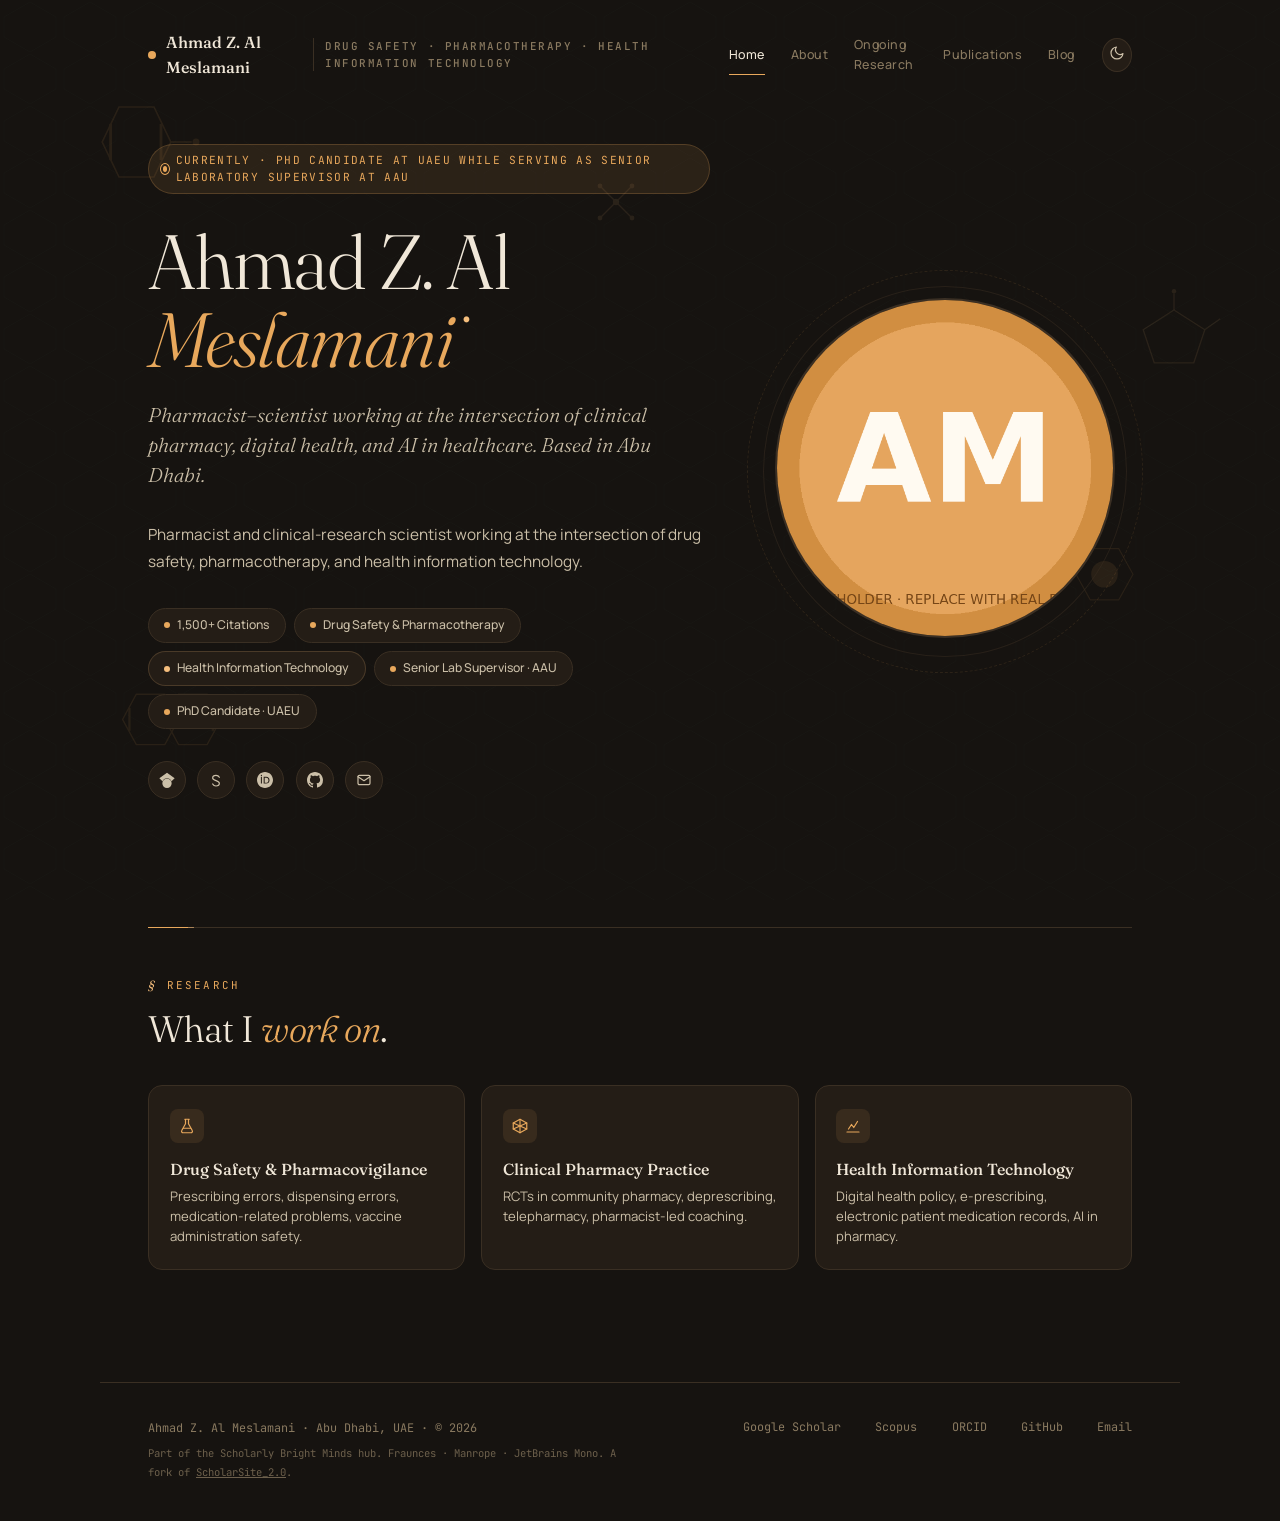
==== index.html @ 8326e4ed "Initial site: Ahmad Z. Al Meslamani Personal site for the SBM hub with the shared Lab-Notebook Eleva" ====
<!DOCTYPE html>
<html lang="en">
<head>
<meta charset="UTF-8">
<meta name="viewport" content="width=device-width, initial-scale=1.0">
<meta name="description" content="Ahmad Z. Al Meslamani · Drug Safety &amp; Pharmacotherapy · Researcher &amp; Data Analyst">
<title>Ahmad Z. Al Meslamani · Drug Safety &amp; Pharmacotherapy</title>

<link rel="icon" href="images/profile.png" type="image/png">
<link rel="apple-touch-icon" href="images/profile.png">

<!-- Fonts -->
<link rel="preconnect" href="https://fonts.googleapis.com">
<link rel="preconnect" href="https://fonts.gstatic.com" crossorigin>
<link href="https://fonts.googleapis.com/css2?family=Fraunces:ital,opsz,wght@0,9..144,300;0,9..144,400;0,9..144,500;0,9..144,600;1,9..144,300;1,9..144,400&family=Manrope:wght@300;400;500;600&family=JetBrains+Mono:wght@300;400;500&display=swap" rel="stylesheet">

<!-- Theme config (must load BEFORE styles so CSS vars are set) -->
<script src="theme.config.js"></script>

<!-- Styles -->
<link rel="stylesheet" href="styles.css">

<style>
    /* ── home-specific polish only ── */
    .home-pillars {
        display: grid;
        grid-template-columns: repeat(3, 1fr);
        gap: 1rem;
        margin-top: 2rem;
    }
    .hp-card {
        background: var(--card);
        border: 1px solid var(--border);
        border-radius: var(--radius);
        padding: 1.4rem 1.3rem;
        transition: all .3s var(--ease);
    }
    .hp-card:hover {
        transform: translateY(-2px);
        border-color: var(--accent);
        box-shadow: var(--shadow-card);
    }
    .hp-icon {
        width: 34px; height: 34px;
        border-radius: 8px;
        background: var(--accent-bg);
        display: grid;
        place-items: center;
        color: var(--accent);
        margin-bottom: 0.9rem;
    }
    .hp-icon svg { width: 18px; height: 18px; }
    .hp-title {
        font-family: var(--display);
        font-size: 1rem;
        font-weight: 500;
        margin-bottom: 0.35rem;
        color: var(--text);
    }
    .hp-desc {
        font-size: 0.82rem;
        color: var(--text-soft);
        line-height: 1.5;
    }
    @media (max-width: 760px) {
        .home-pillars { grid-template-columns: 1fr; }
    }
</style>
</head>
<body>

<!-- ═══ MOLECULAR BACKGROUND (subtle) ═══ -->
<div class="mol-bg" aria-hidden="true">
    <svg class="mol-1" viewBox="0 0 100 100">
        <polygon points="30,25 55,25 67,50 55,75 30,75 18,50"/>
        <line x1="67" y1="50" x2="82" y2="50"/>
        <circle cx="85" cy="50" r="2.5"/>
        <line x1="24" y1="37" x2="24" y2="63" stroke-width="2"/>
        <line x1="60" y1="37" x2="60" y2="63" stroke-width="2"/>
    </svg>
    <svg class="mol-2 amber" viewBox="0 0 100 100">
        <polygon points="50,20 78,38 68,68 32,68 22,38"/>
        <line x1="50" y1="20" x2="50" y2="5"/>
        <circle cx="50" cy="3" r="2"/>
        <line x1="78" y1="38" x2="92" y2="28"/>
    </svg>
    <svg class="mol-3" viewBox="0 0 140 100">
        <polygon points="30,30 55,30 67,52 55,74 30,74 18,52"/>
        <polygon points="67,30 92,30 104,52 92,74 67,74 55,52"/>
        <line x1="104" y1="52" x2="120" y2="52"/>
        <circle cx="123" cy="52" r="2.5"/>
        <line x1="24" y1="42" x2="24" y2="62" stroke-width="2"/>
        <line x1="97" y1="42" x2="97" y2="62" stroke-width="2"/>
    </svg>
    <svg class="mol-4" viewBox="0 0 100 100">
        <polygon points="35,28 65,28 80,55 65,82 35,82 20,55"/>
        <circle cx="50" cy="55" r="14" fill="none" stroke-dasharray="2 3"/>
    </svg>
    <svg class="mol-5 amber" viewBox="0 0 100 100">
        <line x1="50" y1="50" x2="30" y2="30" stroke-width="1.5"/>
        <line x1="50" y1="50" x2="70" y2="30" stroke-width="1.5"/>
        <line x1="50" y1="50" x2="30" y2="70" stroke-width="1.5"/>
        <line x1="50" y1="50" x2="70" y2="70" stroke-width="1.5"/>
        <circle cx="30" cy="30" r="3"/>
        <circle cx="70" cy="30" r="3"/>
        <circle cx="30" cy="70" r="3"/>
        <circle cx="70" cy="70" r="3"/>
        <circle cx="50" cy="50" r="4"/>
    </svg>
</div>

<!-- Nav rendered by scripts.js based on config -->
<nav class="nav" data-page="home"></nav>

<main>
    <!-- ═══ HERO ═══ -->
    <section class="hero">
        <div class="hero-text">
            <span class="hero-status">
                <span class="live-dot"></span>
                <span data-bind="statusText">Currently · exploring</span>
            </span>
            <h1 data-bind="heading"></h1>
            <p class="hero-tagline" data-bind="tagline"></p>
            <p class="hero-bio" data-bind="bio"></p>
            <div class="chips" data-bind="chips"></div>
            <div class="social-links" data-bind="social"></div>
        </div>
        <div class="hero-image">
            <img data-bind="photo" alt="Profile">
        </div>
    </section>

    <hr class="rule">

    <!-- ═══ RESEARCH PILLARS PREVIEW ═══ -->
    <section class="reveal">
        <p class="sec-kicker">Research</p>
        <h2 class="sec-title">What I <em>work on</em>.</h2>
        <div class="home-pillars" data-bind="pillars"></div>
    </section>
</main>

<footer data-bind="footer"></footer>

<script src="scripts.js"></script>
</body>
</html>
---- styles.css ----
/* ═══════════════════════════════════════════════════════════════════
   ScholarlyBrightMinds · Shared visual system
   All palette values are injected by theme.config.js at runtime.
   Do not hard-code colors here — use the --var names.
   ═══════════════════════════════════════════════════════════════════ */

:root {
    --display: 'Fraunces', Georgia, serif;
    --body:    'Manrope', -apple-system, BlinkMacSystemFont, sans-serif;
    --mono:    'JetBrains Mono', ui-monospace, monospace;
    --ease:    cubic-bezier(0.22, 0.61, 0.36, 1);

    --container-max: 1080px;
    --radius:        14px;
    --radius-s:      8px;

    /* These have default values here but are overwritten by theme.config.js */
    --bg: #0d1411; --bg-soft: #131a17; --bg-deep: #080d0b;
    --card: #182220; --card-soft: #141d1a;
    --text: #ebe4d0; --text-soft: #b5ad98; --muted: #6e685c;
    --border: #253029; --border-s: #1d2522;
    --accent: #6fab98; --accent-d: #93c8b4;
    --accent-bg: rgba(111,171,152,0.10); --accent-glow: rgba(111,171,152,0.20);
    --amber: #d4a668; --amber-bg: rgba(212,166,104,0.10); --amber-glow: rgba(212,166,104,0.18);

    --shadow-card:  0 20px 40px -24px rgba(0,0,0,0.55);
    --shadow-modal: 0 30px 80px -20px rgba(0,0,0,0.65);
    --mol-opacity:  0.09;
    --grid-opacity: 0.05;
    --overlay:      rgba(5,9,7,0.7);
}
:root[data-theme="light"] {
    --shadow-card:  0 18px 40px -24px rgba(45,55,50,0.18);
    --shadow-modal: 0 30px 80px -20px rgba(40,45,40,0.25);
    --mol-opacity:  0.06;
    --grid-opacity: 0.035;
    --overlay:      rgba(42,41,37,0.45);
}

*, *::before, *::after { margin: 0; padding: 0; box-sizing: border-box; }
html { scroll-behavior: smooth; }

body {
    font-family: var(--body);
    font-weight: 400;
    line-height: 1.55;
    background: var(--bg);
    color: var(--text);
    overflow-x: hidden;
    position: relative;
    min-height: 100vh;
    transition: background-color .6s var(--ease), color .4s var(--ease);
}

/* ─── Subtle hex grid texture (global) ─── */
body::before {
    content: '';
    position: fixed;
    inset: 0;
    background-image: url("data:image/svg+xml;utf8,<svg xmlns='http://www.w3.org/2000/svg' viewBox='0 0 60 52' fill='none' stroke='%236fab98' stroke-width='0.5'><polygon points='30,2 56,17 56,37 30,52 4,37 4,17'/></svg>");
    background-size: 60px 52px;
    opacity: var(--grid-opacity);
    pointer-events: none;
    z-index: 0;
    transition: opacity .6s var(--ease);
}

/* ─── Floating molecular structures (fixed, subtle) ─── */
.mol-bg {
    position: fixed;
    inset: 0;
    pointer-events: none;
    z-index: 0;
    overflow: hidden;
}
.mol-bg svg {
    position: absolute;
    opacity: var(--mol-opacity);
    stroke: var(--accent);
    fill: none;
    stroke-width: 1.2;
    transition: opacity .6s var(--ease);
}
.mol-bg svg circle { fill: var(--accent); stroke: none; }
.mol-bg svg.amber  { stroke: var(--amber); }
.mol-bg svg.amber circle { fill: var(--amber); }

.mol-1 { top: 8%;    left: 6%;   width: 140px; animation: drift1 52s ease-in-out infinite; }
.mol-2 { top: 32%;   right: 4%;  width: 110px; animation: drift2 68s ease-in-out infinite; }
.mol-3 { bottom: 14%; left: 8%;  width: 160px; animation: drift3 58s ease-in-out infinite; }
.mol-4 { top: 58%;   right: 10%; width: 95px;  animation: drift4 74s ease-in-out infinite; }
.mol-5 { top: 18%;   left: 45%;  width: 80px;  animation: drift5 62s ease-in-out infinite; }

@keyframes drift1 { 0%,100%{transform:translate(0,0) rotate(0)} 50%{transform:translate(28px,18px) rotate(14deg)} }
@keyframes drift2 { 0%,100%{transform:translate(0,0) rotate(0)} 50%{transform:translate(-22px,24px) rotate(-12deg)} }
@keyframes drift3 { 0%,100%{transform:translate(0,0) rotate(0)} 50%{transform:translate(20px,-16px) rotate(10deg)} }
@keyframes drift4 { 0%,100%{transform:translate(0,0) rotate(0)} 50%{transform:translate(-18px,-22px) rotate(-8deg)} }
@keyframes drift5 { 0%,100%{transform:translate(0,0) rotate(0)} 50%{transform:translate(15px,20px) rotate(18deg)} }

/* Everything above the background */
.header, main, footer, .nav { position: relative; z-index: 2; }

/* Scrollbar */
::-webkit-scrollbar { width: 8px; }
::-webkit-scrollbar-track { background: var(--bg); }
::-webkit-scrollbar-thumb { background: var(--border); border-radius: 4px; }
::-webkit-scrollbar-thumb:hover { background: var(--muted); }

/* ═══════════════════════════════════════════════════════════════════
   NAV (shared across all pages)
   ═══════════════════════════════════════════════════════════════════ */
.nav {
    max-width: var(--container-max);
    margin: 0 auto;
    padding: 1.8rem 3rem 0;
    display: flex;
    justify-content: space-between;
    align-items: center;
    gap: 2rem;
}
.brand {
    font-family: var(--display);
    font-size: 1rem;
    font-weight: 500;
    letter-spacing: 0.005em;
    display: inline-flex;
    align-items: center;
    gap: 0.6rem;
    color: var(--text);
    text-decoration: none;
}
.brand-dot {
    width: 8px; height: 8px;
    border-radius: 50%;
    background: var(--accent);
    position: relative;
    flex-shrink: 0;
}
.brand-dot::after {
    content: '';
    position: absolute; inset: -4px;
    border-radius: 50%;
    border: 1px solid var(--accent);
    opacity: 0;
    animation: pulse 3s ease-out infinite;
}
@keyframes pulse {
    0%   { transform: scale(0.8); opacity: 0.7; }
    70%  { transform: scale(1.8); opacity: 0;   }
    100% { opacity: 0; }
}
.brand-meta {
    font-family: var(--mono);
    font-size: 0.68rem;
    letter-spacing: 0.14em;
    text-transform: uppercase;
    color: var(--muted);
    padding-left: 0.7rem;
    margin-left: 0.4rem;
    border-left: 1px solid var(--border);
}

.nav-right {
    display: flex;
    align-items: center;
    gap: 1.6rem;
}
.nav-menu {
    display: flex;
    gap: 1.4rem;
    align-items: center;
}
.nav-item {
    font-family: var(--body);
    font-size: 0.78rem;
    font-weight: 500;
    letter-spacing: 0.04em;
    color: var(--muted);
    text-decoration: none;
    padding: 0.4rem 0.1rem;
    transition: color .2s;
    position: relative;
}
.nav-item:hover { color: var(--accent); }
.nav-item.active {
    color: var(--text);
}
.nav-item.active::after {
    content: '';
    position: absolute;
    bottom: -4px;
    left: 0.1rem;
    right: 0.1rem;
    height: 1px;
    background: var(--accent);
}

.theme-toggle {
    width: 34px; height: 34px;
    border-radius: 50%;
    border: 1px solid var(--border);
    background: var(--card);
    cursor: pointer;
    display: grid;
    place-items: center;
    color: var(--text-soft);
    transition: all .3s var(--ease);
    padding: 0;
}
.theme-toggle:hover {
    border-color: var(--accent);
    color: var(--accent);
    transform: rotate(15deg);
}
.theme-toggle svg { width: 16px; height: 16px; }
.theme-toggle .icon-moon { display: none; }
:root[data-theme="dark"] .theme-toggle .icon-sun  { display: none; }
:root[data-theme="dark"] .theme-toggle .icon-moon { display: block; }

/* Hamburger (mobile) */
.hamburger {
    display: none;
    cursor: pointer;
    width: 28px;
    flex-direction: column;
    gap: 5px;
}
.hamburger .bar {
    height: 1.5px;
    background: var(--text);
    border-radius: 2px;
    transition: transform .3s var(--ease), opacity .3s;
}
.hamburger.active .bar:nth-child(1) { transform: translateY(6px) rotate(45deg); }
.hamburger.active .bar:nth-child(2) { opacity: 0; }
.hamburger.active .bar:nth-child(3) { transform: translateY(-7px) rotate(-45deg); }

/* ═══════════════════════════════════════════════════════════════════
   MAIN CONTAINER
   ═══════════════════════════════════════════════════════════════════ */
main {
    max-width: var(--container-max);
    margin: 0 auto;
    padding: 0 3rem 4rem;
}
.container {
    max-width: var(--container-max);
    margin: 0 auto;
    padding: 0 3rem;
}

/* ═══════════════════════════════════════════════════════════════════
   HERO (home page)
   ═══════════════════════════════════════════════════════════════════ */
.hero {
    padding: 4rem 0 3.5rem;
    display: grid;
    grid-template-columns: 1.5fr 1fr;
    gap: 3rem;
    align-items: center;
}
.hero-text { min-width: 0; }
.hero-status {
    display: inline-flex;
    align-items: center;
    gap: 0.55rem;
    font-family: var(--mono);
    font-size: 0.7rem;
    letter-spacing: 0.12em;
    text-transform: uppercase;
    color: var(--accent);
    background: var(--accent-bg);
    border: 1px solid var(--accent-glow);
    padding: 0.4rem 0.85rem;
    border-radius: 2rem;
    margin-bottom: 1.8rem;
}
.hero-status .live-dot {
    width: 6px; height: 6px;
    border-radius: 50%;
    background: var(--accent);
    position: relative;
}
.hero-status .live-dot::after {
    content: '';
    position: absolute; inset: -3px;
    border-radius: 50%;
    border: 1px solid var(--accent);
    animation: pulse 2.4s ease-out infinite;
}
.hero-meta {
    font-family: var(--mono);
    font-size: 0.72rem;
    letter-spacing: 0.16em;
    text-transform: uppercase;
    color: var(--muted);
    margin-bottom: 1.4rem;
}
.hero-meta::before {
    content: '';
    display: inline-block;
    width: 22px; height: 1px;
    background: var(--accent);
    vertical-align: middle;
    margin-right: 0.7rem;
    transform: translateY(-2px);
}
.hero h1 {
    font-family: var(--display);
    font-size: clamp(2.8rem, 6.5vw, 4.8rem);
    font-weight: 300;
    line-height: 1.02;
    letter-spacing: -0.02em;
    margin-bottom: 1.3rem;
    color: var(--text);
}
.hero h1 em {
    font-style: italic;
    font-weight: 300;
    color: var(--accent);
    position: relative;
}
.hero h1 em::after {
    content: '·';
    color: var(--amber);
    position: absolute;
    right: -0.3em; top: -0.1em;
    font-style: normal;
    font-size: 0.7em;
}
.hero-tagline {
    font-family: var(--display);
    font-size: clamp(1.05rem, 1.6vw, 1.25rem);
    font-style: italic;
    font-weight: 300;
    color: var(--text-soft);
    line-height: 1.5;
    max-width: 540px;
    margin-bottom: 2rem;
}
.hero-bio {
    color: var(--text-soft);
    font-size: 0.96rem;
    line-height: 1.75;
    max-width: 560px;
    margin-bottom: 2rem;
}
.hero-bio a { color: var(--accent); text-decoration: none; border-bottom: 1px dotted var(--accent-glow); }
.hero-bio a:hover { color: var(--accent-d); }

/* Profile image side of hero */
.hero-image {
    position: relative;
    aspect-ratio: 1 / 1;
    max-width: 340px;
    margin: 0 auto;
}
.hero-image::before {
    content: '';
    position: absolute;
    inset: -12px;
    border: 1px solid var(--border);
    border-radius: 50%;
    opacity: 0.5;
}
.hero-image::after {
    content: '';
    position: absolute;
    inset: -28px;
    border: 1px dashed var(--accent-glow);
    border-radius: 50%;
    opacity: 0.5;
    animation: spinSlow 90s linear infinite;
}
@keyframes spinSlow { to { transform: rotate(360deg); } }
.hero-image img {
    width: 100%;
    height: 100%;
    object-fit: cover;
    border-radius: 50%;
    border: 2px solid var(--border);
    filter: saturate(0.95);
}

/* Hero chips */
.chips {
    display: flex;
    flex-wrap: wrap;
    gap: 0.5rem;
    margin-bottom: 2rem;
}
.chip {
    display: inline-flex;
    align-items: center;
    gap: 0.45rem;
    background: var(--card);
    border: 1px solid var(--border);
    border-radius: 2rem;
    padding: 0.45rem 0.95rem;
    font-size: 0.76rem;
    color: var(--text-soft);
    font-weight: 500;
    transition: all .25s var(--ease);
}
.chip:hover {
    transform: translateY(-1px);
    border-color: var(--accent);
    color: var(--text);
}
.chip .dot {
    width: 6px; height: 6px;
    border-radius: 50%;
    background: var(--accent);
    flex-shrink: 0;
}
.chip.gold .dot { background: var(--amber); }
.chip.gold     { border-color: var(--amber-glow); }

/* Social row */
.social-links {
    display: flex;
    gap: 0.7rem;
    flex-wrap: wrap;
}
.social-icon {
    width: 38px; height: 38px;
    border-radius: 50%;
    background: var(--card);
    border: 1px solid var(--border);
    display: grid;
    place-items: center;
    transition: all .25s var(--ease);
    color: var(--text-soft);
    text-decoration: none;
}
.social-icon:hover {
    border-color: var(--accent);
    color: var(--accent);
    transform: translateY(-2px);
}
.social-icon svg {
    width: 16px; height: 16px;
}

/* ═══════════════════════════════════════════════════════════════════
   SECTION STRUCTURE (shared across pages)
   ═══════════════════════════════════════════════════════════════════ */
.rule {
    border: none;
    height: 1px;
    background: var(--border);
    margin: 4.5rem 0 3rem;
    position: relative;
}
.rule::before {
    content: '';
    display: block;
    width: 40px;
    height: 1px;
    background: var(--accent);
}
.rule::after {
    content: '';
    position: absolute;
    left: 40px; top: -3px;
    width: 6px; height: 6px;
    border-radius: 50%;
    background: var(--amber);
    opacity: 0.6;
}

.sec-kicker {
    font-family: var(--mono);
    font-size: 0.68rem;
    letter-spacing: 0.2em;
    text-transform: uppercase;
    color: var(--accent);
    margin-bottom: 0.8rem;
    display: flex;
    align-items: center;
    gap: 0.6rem;
}
.sec-kicker::before {
    content: '§';
    font-family: var(--display);
    font-style: italic;
    color: var(--amber);
    font-size: 1.1em;
}
.sec-title {
    font-family: var(--display);
    font-size: clamp(1.8rem, 3.4vw, 2.3rem);
    font-weight: 300;
    line-height: 1.15;
    letter-spacing: -0.015em;
    margin-bottom: 2.2rem;
    color: var(--text);
}
.sec-title em {
    font-style: italic;
    color: var(--accent);
}

/* Sub-page hero (used on about/projects/pubs/blog) */
.sub-hero {
    padding: 4rem 0 2rem;
}
.sub-hero h1 {
    font-family: var(--display);
    font-size: clamp(2.4rem, 5vw, 3.6rem);
    font-weight: 300;
    line-height: 1.05;
    letter-spacing: -0.02em;
    color: var(--text);
    margin-bottom: 0.5rem;
}
.sub-hero h1 em { font-style: italic; color: var(--accent); }
.sub-hero .sub-meta {
    font-family: var(--mono);
    font-size: 0.72rem;
    letter-spacing: 0.16em;
    text-transform: uppercase;
    color: var(--muted);
}

/* ═══════════════════════════════════════════════════════════════════
   FOOTER (shared)
   ═══════════════════════════════════════════════════════════════════ */
footer {
    max-width: var(--container-max);
    margin: 3rem auto 0;
    padding: 2.2rem 3rem 2.5rem;
    border-top: 1px solid var(--border);
    display: grid;
    grid-template-columns: 1fr auto;
    gap: 1.6rem;
    align-items: start;
    font-family: var(--mono);
    font-size: 0.74rem;
    color: var(--muted);
    position: relative;
    z-index: 2;
}
.footer-left { line-height: 1.75; }
.footer-left .colophon {
    margin-top: 0.35rem;
    font-size: 0.66rem;
    opacity: 0.75;
    max-width: 480px;
}
.footer-left .colophon a { color: var(--muted); }
.footer-left .colophon a:hover { color: var(--accent); }
.footer-links {
    display: flex;
    gap: 1.4rem;
    align-items: center;
    flex-wrap: wrap;
}
.footer-links a {
    color: var(--muted);
    text-decoration: none;
    transition: color .2s;
    display: inline-flex;
    align-items: center;
    gap: 0.3rem;
}
.footer-links a:hover { color: var(--accent); }
.footer-links a::before {
    content: '→';
    color: var(--accent);
    opacity: 0;
    transform: translateX(-4px);
    transition: all .2s var(--ease);
}
.footer-links a:hover::before { opacity: 1; transform: translateX(0); }

/* ═══════════════════════════════════════════════════════════════════
   REVEAL ANIMATIONS
   ═══════════════════════════════════════════════════════════════════ */
.reveal {
    opacity: 0;
    transform: translateY(20px);
    transition: opacity .7s var(--ease), transform .7s var(--ease);
}
.reveal.vis {
    opacity: 1;
    transform: translateY(0);
}
.reveal-d1 { transition-delay: .08s; }
.reveal-d2 { transition-delay: .16s; }
.reveal-d3 { transition-delay: .24s; }
.reveal-d4 { transition-delay: .32s; }

@keyframes fadeIn {
    from { opacity: 0; transform: translateY(14px); }
    to   { opacity: 1; transform: translateY(0); }
}
.hero > * { opacity: 0; animation: fadeIn .8s var(--ease) forwards; }
.hero > *:nth-child(1) { animation-delay: .1s; }
.hero > *:nth-child(2) { animation-delay: .22s; }

.hero-text > * { opacity: 0; animation: fadeIn .8s var(--ease) forwards; }
.hero-text > *:nth-child(1) { animation-delay: .15s; }
.hero-text > *:nth-child(2) { animation-delay: .27s; }
.hero-text > *:nth-child(3) { animation-delay: .39s; }
.hero-text > *:nth-child(4) { animation-delay: .51s; }
.hero-text > *:nth-child(5) { animation-delay: .63s; }
.hero-text > *:nth-child(6) { animation-delay: .75s; }

/* ═══════════════════════════════════════════════════════════════════
   RESPONSIVE
   ═══════════════════════════════════════════════════════════════════ */
@media (max-width: 900px) {
    .hero { grid-template-columns: 1fr; gap: 2.4rem; }
    .hero-image { max-width: 260px; }
}
@media (max-width: 760px) {
    .nav, main, footer, .container {
        padding-left: 1.5rem;
        padding-right: 1.5rem;
    }
    .nav { flex-wrap: wrap; gap: 1rem; z-index: 100; }
    .brand-meta { display: none; }
    .nav-right { gap: 1rem; }
    .hamburger { display: flex; }
    .nav-menu {
        display: none;
        position: absolute;
        top: 100%; left: 0; right: 0;
        background: var(--card);
        border-top: 1px solid var(--border);
        border-bottom: 1px solid var(--border);
        padding: 1rem 1.5rem 1.2rem;
        flex-direction: column;
        gap: 0.5rem;
        align-items: flex-start;
        z-index: 101;
        box-shadow: 0 20px 40px -10px rgba(0,0,0,0.35);
    }
    .nav-menu.show { display: flex; }
    .nav-item { padding: 0.7rem 0.3rem; width: 100%; font-size: 0.92rem; }
    .nav-item.active::after { display: none; }
    .nav-item.active { color: var(--accent); }
    footer { grid-template-columns: 1fr; gap: 1.2rem; }
}
@media (prefers-reduced-motion: reduce) {
    .mol-bg svg { animation: none !important; }
    .brand-dot::after, .hero-status .live-dot::after,
    .hero-image::after { animation: none !important; }
    .hero > *, .hero-text > * { animation: none; opacity: 1; }
    .reveal { opacity: 1; transform: none; }
}
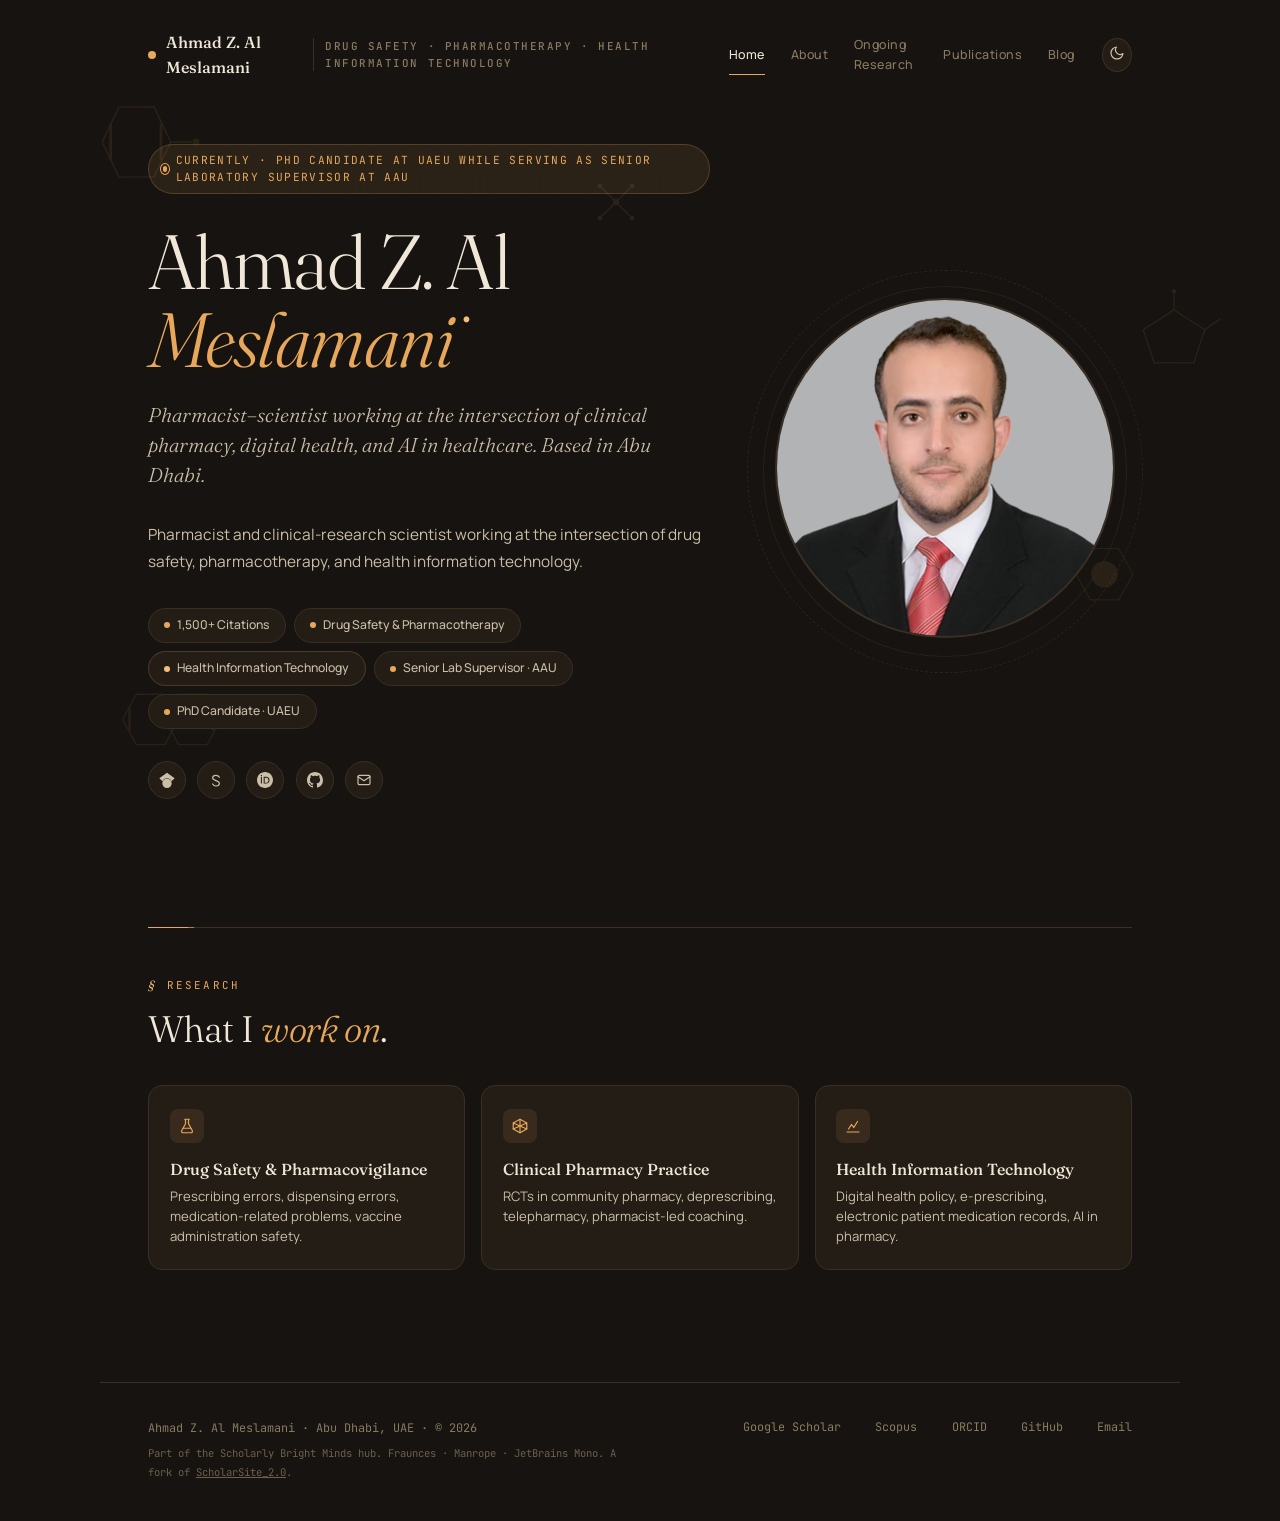
==== commit 19f42250: "Add ?v=2 to favicon links to bust browser cache Browsers cache favicons aggressively (often for days" ====
--- a/index.html
+++ b/index.html
@@ -6,8 +6,8 @@
 <meta name="description" content="Ahmad Z. Al Meslamani · Drug Safety &amp; Pharmacotherapy · Researcher &amp; Data Analyst">
 <title>Ahmad Z. Al Meslamani · Drug Safety &amp; Pharmacotherapy</title>
 
-<link rel="icon" href="images/profile.png" type="image/png">
-<link rel="apple-touch-icon" href="images/profile.png">
+<link rel="icon" href="images/profile.png?v=2" type="image/png">
+<link rel="apple-touch-icon" href="images/profile.png?v=2">
 
 <!-- Fonts -->
 <link rel="preconnect" href="https://fonts.googleapis.com">
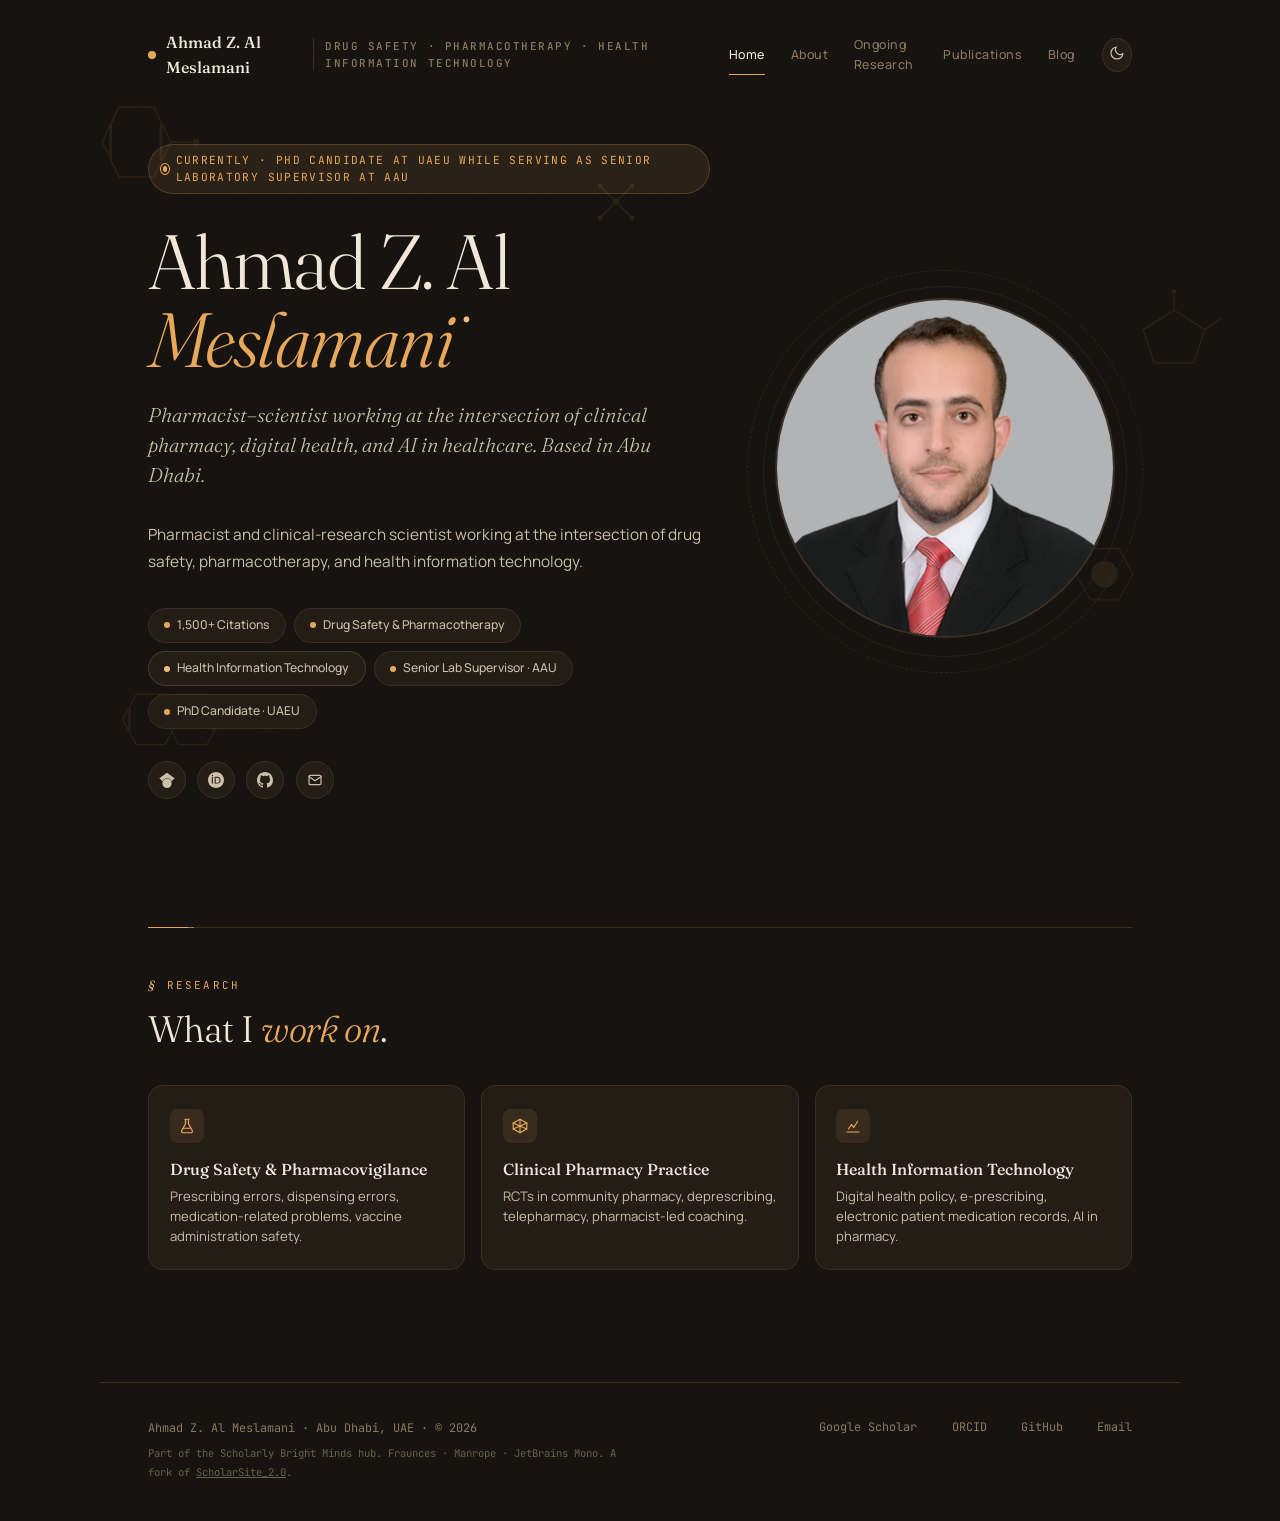
==== commit 92ff7b84: "feat: SEO foundation + remove dead Scopus pipeline Same template applied to abdallahabouhajal — Sche" ====
--- a/index.html
+++ b/index.html
@@ -3,18 +3,69 @@
 <head>
 <meta charset="UTF-8">
 <meta name="viewport" content="width=device-width, initial-scale=1.0">
-<meta name="description" content="Ahmad Z. Al Meslamani · Drug Safety &amp; Pharmacotherapy · Researcher &amp; Data Analyst">
-<title>Ahmad Z. Al Meslamani · Drug Safety &amp; Pharmacotherapy</title>
+<meta name="description" content="Ahmad Z. Al Meslamani — researcher in drug safety · pharmacotherapy · health information technology. Pharmacist–scientist working at the intersection of clinical pharmacy, digital health, and AI in healthcare. Based in Abu Dhabi.">
+<meta name="author" content="Ahmad Z. Al Meslamani">
+<meta name="keywords" content="Ahmad Z. Al Meslamani, Drug Safety · Pharmacotherapy · Health Information Technology, researcher, academic portfolio, Al Ain University · College of Pharmacy &amp; Health and Biomedical Research Centre">
+<meta name="theme-color" content="#0d1411" media="(prefers-color-scheme: dark)">
+<meta name="theme-color" content="#f7f3e8" media="(prefers-color-scheme: light)">
+<meta name="robots" content="index, follow, max-image-preview:large, max-snippet:-1">
+<title>Ahmad Z. Al Meslamani — Drug Safety · Pharmacotherapy · Health Information Technology</title>
 
-<link rel="icon" href="images/profile.png?v=2" type="image/png">
-<link rel="apple-touch-icon" href="images/profile.png?v=2">
+<link rel="canonical" href="https://scholarlybrightminds.github.io/ahmadalmeslamani/">
 
-<!-- Fonts -->
+<meta property="og:type" content="profile">
+<meta property="og:title" content="Ahmad Z. Al Meslamani — Drug Safety · Pharmacotherapy · Health Information Technology">
+<meta property="og:description" content="Pharmacist–scientist working at the intersection of clinical pharmacy, digital health, and AI in healthcare. Based in Abu Dhabi.">
+<meta property="og:image" content="https://scholarlybrightminds.github.io/ahmadalmeslamani/images/profile.png">
+<meta property="og:url" content="https://scholarlybrightminds.github.io/ahmadalmeslamani/">
+<meta property="og:site_name" content="Scholarly Bright Minds — Ahmad Z. Al Meslamani">
+<meta property="og:locale" content="en_US">
+<meta property="profile:first_name" content="Ahmad">
+<meta property="profile:last_name" content="Al Meslamani">
+
+<meta name="twitter:card" content="summary_large_image">
+<meta name="twitter:title" content="Ahmad Z. Al Meslamani — Drug Safety · Pharmacotherapy · Health Information Technology">
+<meta name="twitter:description" content="Pharmacist–scientist working at the intersection of clinical pharmacy, digital health, and AI in healthcare. Based in Abu Dhabi.">
+<meta name="twitter:image" content="https://scholarlybrightminds.github.io/ahmadalmeslamani/images/profile.png">
+
+<link rel="sitemap" type="application/xml" href="/ahmadalmeslamani/sitemap.xml">
+
+<link rel="icon" href="images/profile.png" type="image/png">
+<link rel="apple-touch-icon" href="images/profile.png">
+
 <link rel="preconnect" href="https://fonts.googleapis.com">
 <link rel="preconnect" href="https://fonts.gstatic.com" crossorigin>
 <link href="https://fonts.googleapis.com/css2?family=Fraunces:ital,opsz,wght@0,9..144,300;0,9..144,400;0,9..144,500;0,9..144,600;1,9..144,300;1,9..144,400&family=Manrope:wght@300;400;500;600&family=JetBrains+Mono:wght@300;400;500&display=swap" rel="stylesheet">
 
-<!-- Theme config (must load BEFORE styles so CSS vars are set) -->
+<script type="application/ld+json">
+{
+  "@type": "Person",
+  "name": "Ahmad Z. Al Meslamani",
+  "givenName": "Ahmad",
+  "familyName": "Al Meslamani",
+  "image": "https://scholarlybrightminds.github.io/ahmadalmeslamani/images/profile.png",
+  "url": "https://scholarlybrightminds.github.io/ahmadalmeslamani/",
+  "sameAs": [
+    "https://scholar.google.com/citations?user=usUecnoAAAAJ&hl=en",
+    "https://orcid.org/0000-0002-8370-9562",
+    "https://github.com/ScholarlyBrightMinds"
+  ],
+  "@id": "https://scholarlybrightminds.github.io/ahmadalmeslamani/#person",
+  "jobTitle": "Drug Safety · Pharmacotherapy · Health Information Technology",
+  "worksFor": {
+    "@type": "Organization",
+    "name": "Al Ain University · College of Pharmacy & Health and Biomedical Research Centre",
+    "url": "https://www.aau.ac.ae/"
+  },
+  "address": {
+    "@type": "PostalAddress",
+    "addressLocality": "Abu Dhabi",
+    "addressCountry": "UAE"
+  },
+  "email": "Ahmad.almeslamani@aau.ac.ae"
+}
+</script>
+
 <script src="theme.config.js"></script>
 
 <!-- Styles -->
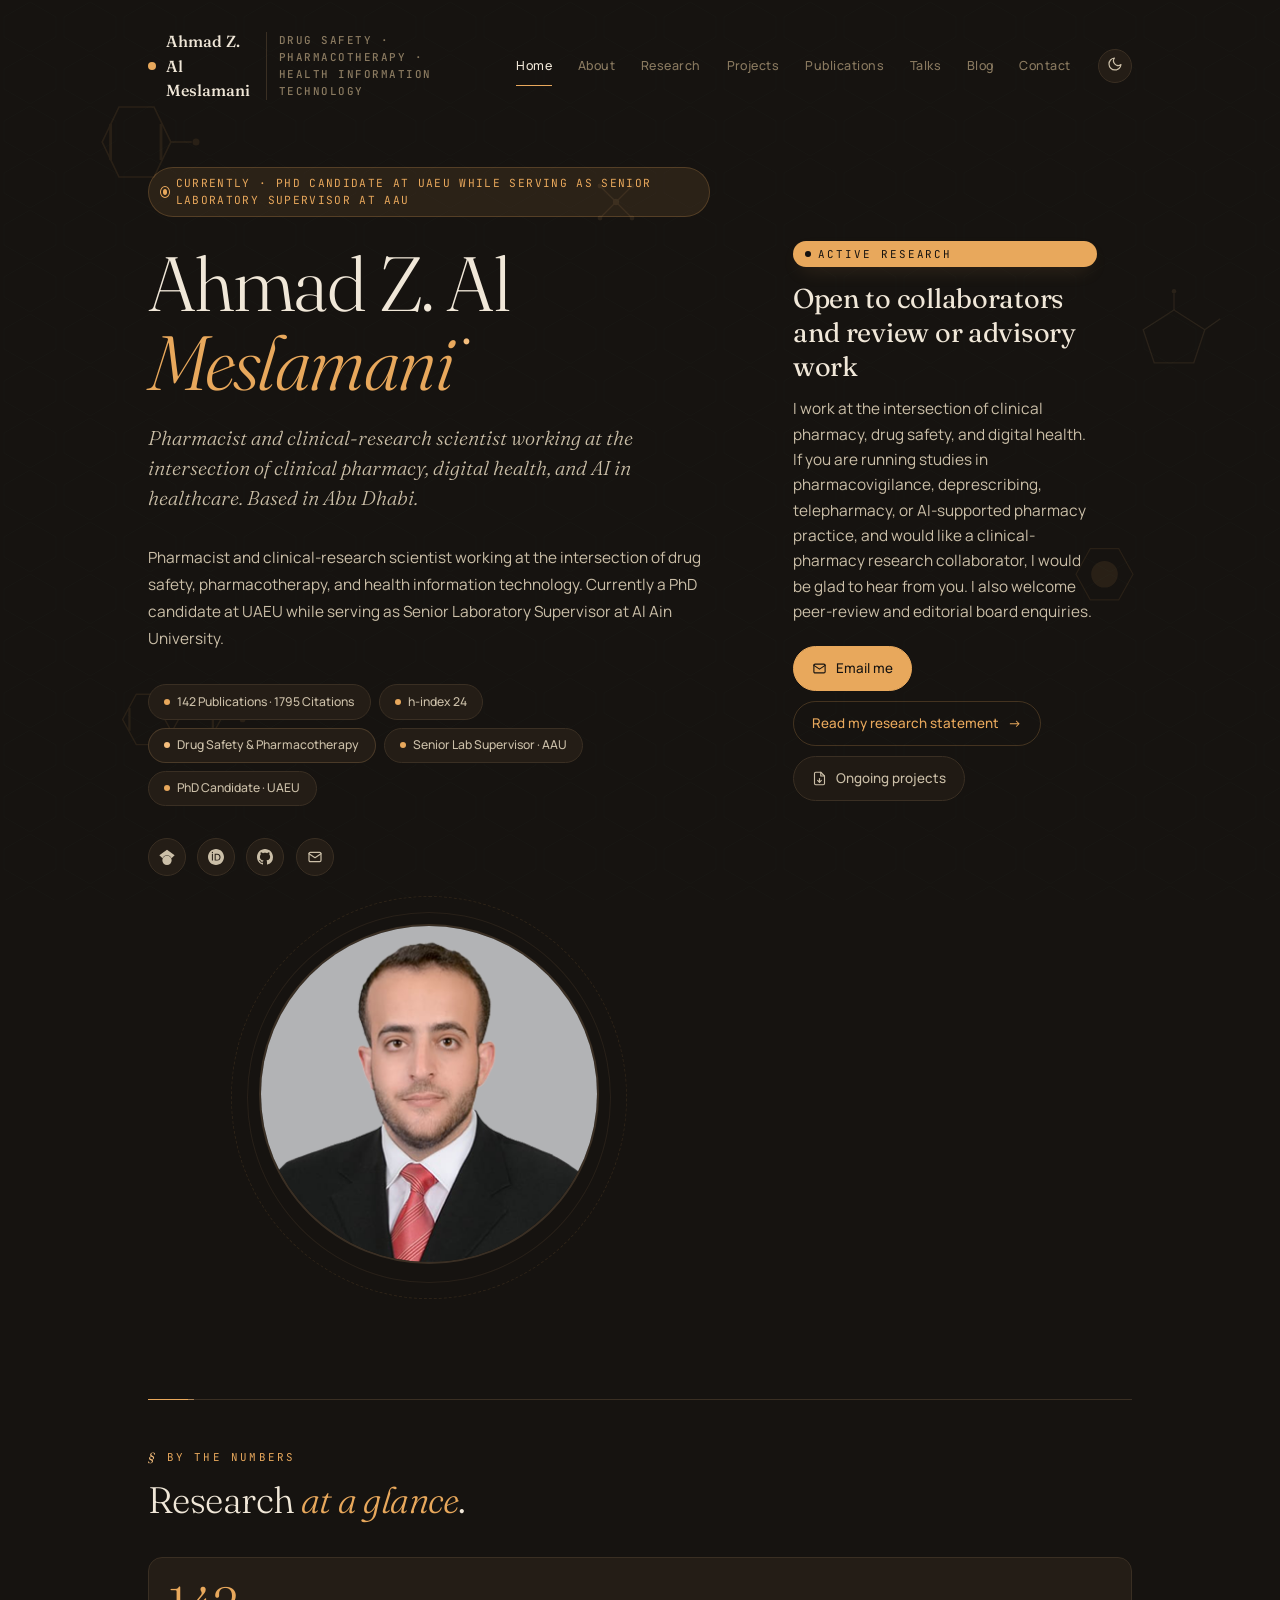
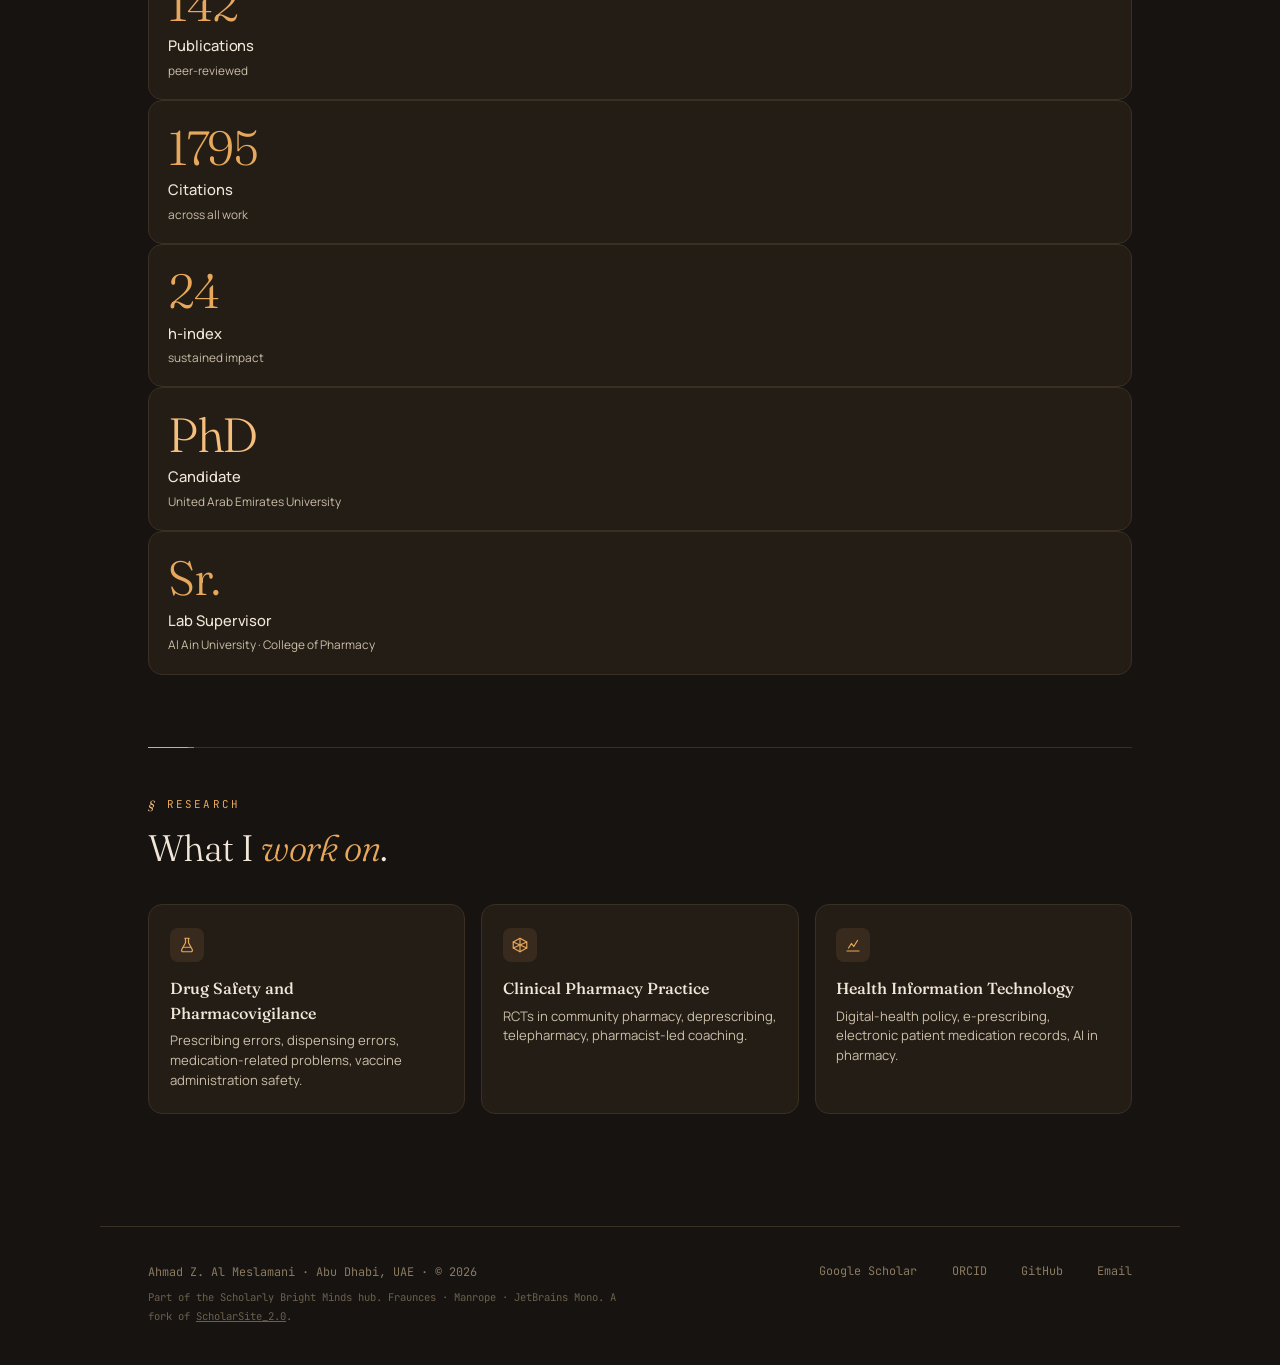
==== commit bd7beab1: "feat: Tier 1+2+3 rollout — research, talks, contact, arc + impact stats + sparklines + research map " ====
--- a/index.html
+++ b/index.html
@@ -3,11 +3,11 @@
 <head>
 <meta charset="UTF-8">
 <meta name="viewport" content="width=device-width, initial-scale=1.0">
-<meta name="description" content="Ahmad Z. Al Meslamani — researcher in drug safety · pharmacotherapy · health information technology. Pharmacist–scientist working at the intersection of clinical pharmacy, digital health, and AI in healthcare. Based in Abu Dhabi.">
+<meta name="description" content="Ahmad Z. Al Meslamani — pharmacist and clinical-research scientist working at the intersection of drug safety, clinical pharmacy practice, digital health, and AI in healthcare. Senior Laboratory Supervisor at Al Ain University and PhD candidate at UAEU. Based in Abu Dhabi.">
 <meta name="author" content="Ahmad Z. Al Meslamani">
-<meta name="keywords" content="Ahmad Z. Al Meslamani, Drug Safety · Pharmacotherapy · Health Information Technology, researcher, academic portfolio, Al Ain University · College of Pharmacy &amp; Health and Biomedical Research Centre">
-<meta name="theme-color" content="#0d1411" media="(prefers-color-scheme: dark)">
-<meta name="theme-color" content="#f7f3e8" media="(prefers-color-scheme: light)">
+<meta name="keywords" content="Ahmad Z. Al Meslamani, Drug Safety, Pharmacotherapy, Health Information Technology, clinical pharmacy, digital health, AI in healthcare, telepharmacy, deprescribing, Al Ain University, College of Pharmacy">
+<meta name="theme-color" content="#161310" media="(prefers-color-scheme: dark)">
+<meta name="theme-color" content="#fbf6ee" media="(prefers-color-scheme: light)">
 <meta name="robots" content="index, follow, max-image-preview:large, max-snippet:-1">
 <title>Ahmad Z. Al Meslamani — Drug Safety · Pharmacotherapy · Health Information Technology</title>
 
@@ -15,17 +15,17 @@
 
 <meta property="og:type" content="profile">
 <meta property="og:title" content="Ahmad Z. Al Meslamani — Drug Safety · Pharmacotherapy · Health Information Technology">
-<meta property="og:description" content="Pharmacist–scientist working at the intersection of clinical pharmacy, digital health, and AI in healthcare. Based in Abu Dhabi.">
+<meta property="og:description" content="Pharmacist and clinical-research scientist working at the intersection of clinical pharmacy, digital health, and AI in healthcare. Based in Abu Dhabi.">
 <meta property="og:image" content="https://scholarlybrightminds.github.io/ahmadalmeslamani/images/profile.png">
 <meta property="og:url" content="https://scholarlybrightminds.github.io/ahmadalmeslamani/">
-<meta property="og:site_name" content="Scholarly Bright Minds — Ahmad Z. Al Meslamani">
+<meta property="og:site_name" content="Scholarly Bright Minds · Ahmad Z. Al Meslamani">
 <meta property="og:locale" content="en_US">
 <meta property="profile:first_name" content="Ahmad">
 <meta property="profile:last_name" content="Al Meslamani">
 
 <meta name="twitter:card" content="summary_large_image">
 <meta name="twitter:title" content="Ahmad Z. Al Meslamani — Drug Safety · Pharmacotherapy · Health Information Technology">
-<meta name="twitter:description" content="Pharmacist–scientist working at the intersection of clinical pharmacy, digital health, and AI in healthcare. Based in Abu Dhabi.">
+<meta name="twitter:description" content="Pharmacist and clinical-research scientist working at the intersection of clinical pharmacy, digital health, and AI in healthcare. Based in Abu Dhabi.">
 <meta name="twitter:image" content="https://scholarlybrightminds.github.io/ahmadalmeslamani/images/profile.png">
 
 <link rel="sitemap" type="application/xml" href="/ahmadalmeslamani/sitemap.xml">
@@ -39,7 +39,9 @@
 
 <script type="application/ld+json">
 {
+  "@context": "https://schema.org",
   "@type": "Person",
+  "@id": "https://scholarlybrightminds.github.io/ahmadalmeslamani/#person",
   "name": "Ahmad Z. Al Meslamani",
   "givenName": "Ahmad",
   "familyName": "Al Meslamani",
@@ -48,21 +50,42 @@
   "sameAs": [
     "https://scholar.google.com/citations?user=usUecnoAAAAJ&hl=en",
     "https://orcid.org/0000-0002-8370-9562",
+    "https://openalex.org/A5056443210",
     "https://github.com/ScholarlyBrightMinds"
   ],
-  "@id": "https://scholarlybrightminds.github.io/ahmadalmeslamani/#person",
-  "jobTitle": "Drug Safety · Pharmacotherapy · Health Information Technology",
+  "jobTitle": "Senior Laboratory Supervisor",
   "worksFor": {
     "@type": "Organization",
-    "name": "Al Ain University · College of Pharmacy & Health and Biomedical Research Centre",
+    "name": "Al Ain University · College of Pharmacy and Health and Biomedical Research Centre",
     "url": "https://www.aau.ac.ae/"
+  },
+  "alumniOf": {
+    "@type": "CollegeOrUniversity",
+    "name": "United Arab Emirates University",
+    "url": "https://www.uaeu.ac.ae/"
+  },
+  "memberOf": {
+    "@type": "Organization",
+    "@id": "https://scholarlybrightminds.github.io/#organization",
+    "name": "Scholarly Bright Minds",
+    "url": "https://scholarlybrightminds.github.io/"
   },
   "address": {
     "@type": "PostalAddress",
     "addressLocality": "Abu Dhabi",
-    "addressCountry": "UAE"
-  },
-  "email": "Ahmad.almeslamani@aau.ac.ae"
+    "addressCountry": "AE"
+  },
+  "email": "Ahmad.almeslamani@aau.ac.ae",
+  "knowsAbout": [
+    "Clinical pharmacy",
+    "Drug safety",
+    "Pharmacovigilance",
+    "Telepharmacy",
+    "Deprescribing",
+    "Digital health",
+    "AI in healthcare",
+    "Health information technology"
+  ]
 }
 </script>
 
@@ -177,9 +200,19 @@
             <div class="chips" data-bind="chips"></div>
             <div class="social-links" data-bind="social"></div>
         </div>
+        <aside class="hero-aside" data-bind="phdCTA"></aside>
         <div class="hero-image">
             <img data-bind="photo" alt="Profile">
         </div>
+    </section>
+
+    <hr class="rule">
+
+    <!-- ═══ IMPACT STATS — "By the numbers" ═══ -->
+    <section class="impact-stats-section reveal">
+        <p class="sec-kicker">By the numbers</p>
+        <h2 class="sec-title">Research <em>at a glance</em>.</h2>
+        <div class="impact-stats" data-bind="impactStats"></div>
     </section>
 
     <hr class="rule">
--- a/styles.css
+++ b/styles.css
@@ -650,3 +650,316 @@
     .hero > *, .hero-text > * { animation: none; opacity: 1; }
     .reveal { opacity: 1; transform: none; }
 }
+
+/* ═══════════════════════════════════════════════════════════════════
+   PHD CTA — primary conversion block on the home page
+   Wide, accent-bordered card that sits between hero and impact stats.
+   ═══════════════════════════════════════════════════════════════════ */
+.phd-cta {
+    position: relative;
+    margin: 2.5rem 0 1rem;
+    padding: 0;
+    border-radius: var(--radius);
+    background:
+        radial-gradient(circle at 8% 15%, var(--accent-glow), transparent 55%),
+        radial-gradient(circle at 92% 85%, var(--amber-glow), transparent 60%),
+        var(--card);
+    border: 1px solid var(--accent-glow);
+    box-shadow: 0 28px 60px -30px var(--accent-glow);
+    overflow: hidden;
+    isolation: isolate;
+}
+.phd-cta::before {
+    content: '';
+    position: absolute;
+    inset: 0;
+    background:
+        linear-gradient(180deg, transparent 0%, var(--card) 100%);
+    opacity: 0.45;
+    z-index: -1;
+    pointer-events: none;
+}
+.phd-cta-inner {
+    padding: 1.9rem 2.2rem 2rem;
+    display: grid;
+    gap: 0.85rem;
+    position: relative;
+}
+.phd-cta-ribbon {
+    align-self: start;
+    display: inline-flex;
+    align-items: center;
+    gap: 0.45rem;
+    font-family: var(--mono);
+    font-size: 0.68rem;
+    letter-spacing: 0.18em;
+    text-transform: uppercase;
+    color: var(--bg);
+    background: var(--accent);
+    padding: 0.3rem 0.75rem;
+    border-radius: 999px;
+    box-shadow: 0 8px 20px -8px var(--accent-glow);
+}
+.phd-cta-ribbon::before {
+    content: '';
+    width: 6px;
+    height: 6px;
+    border-radius: 50%;
+    background: var(--bg);
+    box-shadow: 0 0 0 2px rgba(0,0,0,0.15) inset;
+}
+.phd-cta-title {
+    font-family: var(--display);
+    font-size: clamp(1.4rem, 2.2vw, 1.7rem);
+    font-weight: 400;
+    line-height: 1.25;
+    letter-spacing: -0.01em;
+    color: var(--text);
+    margin: 0;
+}
+.phd-cta-body {
+    font-size: 0.96rem;
+    line-height: 1.65;
+    color: var(--text-soft);
+    max-width: 680px;
+    margin: 0;
+}
+.phd-cta-actions {
+    display: flex;
+    flex-wrap: wrap;
+    gap: 0.6rem;
+    margin-top: 0.5rem;
+}
+.phd-cta-btn {
+    display: inline-flex;
+    align-items: center;
+    gap: 0.55rem;
+    padding: 0.7rem 1.15rem;
+    border-radius: 999px;
+    font-family: var(--body);
+    font-size: 0.84rem;
+    font-weight: 500;
+    text-decoration: none;
+    border: 1px solid transparent;
+    transition: all .25s var(--ease);
+    white-space: nowrap;
+}
+.phd-cta-btn svg {
+    width: 15px;
+    height: 15px;
+}
+.phd-cta-btn--primary {
+    background: var(--accent);
+    color: var(--bg);
+    border-color: var(--accent);
+}
+.phd-cta-btn--primary:hover {
+    background: var(--accent-d);
+    border-color: var(--accent-d);
+    transform: translateY(-2px);
+    box-shadow: 0 12px 26px -10px var(--accent-glow);
+}
+.phd-cta-btn--secondary {
+    background: transparent;
+    color: var(--accent);
+    border-color: var(--accent-glow);
+}
+.phd-cta-btn--secondary:hover {
+    background: var(--accent-bg);
+    border-color: var(--accent);
+    transform: translateY(-2px);
+}
+.phd-cta-arrow {
+    transition: transform .25s var(--ease);
+}
+.phd-cta-btn--secondary:hover .phd-cta-arrow { transform: translateX(3px); }
+.phd-cta-btn--tertiary {
+    background: var(--bg-soft);
+    color: var(--text-soft);
+    border-color: var(--border);
+}
+.phd-cta-btn--tertiary:hover {
+    color: var(--amber);
+    border-color: var(--amber-glow);
+    background: var(--amber-bg);
+    transform: translateY(-2px);
+}
+
+/* ═══════════════════════════════════════════════════════════════════
+   IMPACT STATS — "By the numbers" tile grid on the home page
+   Five tiles, large numbers, scannable in <2 seconds.
+   ═══════════════════════════════════════════════════════════════════ */
+.impact-section .impact-lede {
+    max-width: 600px;
+    margin: -0.8rem 0 1.8rem;
+    color: var(--text-soft);
+    font-size: 0.95rem;
+    line-height: 1.6;
+}
+.impact-grid {
+    display: grid;
+    grid-template-columns: repeat(5, 1fr);
+    gap: 0.9rem;
+}
+.impact-tile {
+    background: var(--card);
+    border: 1px solid var(--border);
+    border-radius: var(--radius);
+    padding: 1.4rem 1.2rem 1.25rem;
+    transition: all .3s var(--ease);
+    position: relative;
+    overflow: hidden;
+}
+.impact-tile::before {
+    content: '';
+    position: absolute;
+    left: 0; top: 0;
+    width: 100%;
+    height: 2px;
+    background: linear-gradient(90deg, var(--accent), transparent);
+    transform: scaleX(0);
+    transform-origin: left;
+    transition: transform .35s var(--ease);
+}
+.impact-tile:hover {
+    transform: translateY(-3px);
+    border-color: var(--accent);
+    box-shadow: var(--shadow-card);
+}
+.impact-tile:hover::before { transform: scaleX(1); }
+.impact-num {
+    font-family: var(--display);
+    font-size: clamp(2.4rem, 4vw, 3rem);
+    font-weight: 300;
+    line-height: 1;
+    letter-spacing: -0.03em;
+    color: var(--accent);
+    margin-bottom: 0.4rem;
+}
+.impact-tile--gold .impact-num { color: var(--amber); }
+.impact-tile--gold::before {
+    background: linear-gradient(90deg, var(--amber), transparent);
+}
+.impact-label {
+    font-family: var(--body);
+    font-size: 0.92rem;
+    font-weight: 500;
+    color: var(--text);
+    margin-bottom: 0.3rem;
+    letter-spacing: -0.005em;
+}
+.impact-sub {
+    font-size: 0.74rem;
+    color: var(--text-soft);
+    line-height: 1.45;
+}
+
+/* ═══════════════════════════════════════════════════════════════════
+   RESPONSIVE — PhD CTA + impact tiles
+   ═══════════════════════════════════════════════════════════════════ */
+@media (max-width: 900px) {
+    .impact-grid { grid-template-columns: repeat(3, 1fr); }
+    .impact-tile:nth-child(4),
+    .impact-tile:nth-child(5) { grid-column: span 1; }
+}
+@media (max-width: 640px) {
+    .phd-cta-inner { padding: 1.6rem 1.5rem 1.7rem; }
+    .phd-cta-btn { padding: 0.6rem 0.95rem; font-size: 0.8rem; }
+    .impact-grid { grid-template-columns: repeat(2, 1fr); }
+    .impact-tile:nth-child(5) { grid-column: span 2; }
+}
+
+/* ═══════════════════════════════════════════════════════════════════
+   PUBLICATION TLDR — plain-language summary per paper
+   ═══════════════════════════════════════════════════════════════════ */
+.pub-tldr {
+    margin: 0.4rem 0 0.8rem;
+    padding: 0.7rem 0.95rem;
+    background: var(--accent-bg);
+    border-left: 2px solid var(--accent);
+    border-radius: 0 var(--radius-s) var(--radius-s) 0;
+    font-family: var(--body);
+    font-size: 0.9rem;
+    line-height: 1.55;
+    color: var(--text-soft);
+    max-width: 760px;
+}
+.pub-tldr::before {
+    content: 'TL;DR · ';
+    font-family: var(--mono);
+    font-size: 0.66rem;
+    letter-spacing: 0.18em;
+    text-transform: uppercase;
+    color: var(--accent);
+    font-weight: 600;
+    margin-right: 0.2rem;
+}
+
+/* ═══════════════════════════════════════════════════════════════════
+   PUBLICATION FILTERS — sit above the article list on publications.html
+   Pure DOM hide/show; SSR + Schema.org JSON-LD remain unchanged for SEO.
+   ═══════════════════════════════════════════════════════════════════ */
+.pub-filter-bar {
+    display: flex;
+    align-items: center;
+    justify-content: space-between;
+    flex-wrap: wrap;
+    gap: 0.8rem;
+    margin-bottom: 1.5rem;
+    padding: 0.6rem 0;
+    border-top: 1px dashed var(--border);
+    border-bottom: 1px dashed var(--border);
+}
+.pub-filters {
+    display: flex;
+    flex-wrap: wrap;
+    gap: 0.35rem;
+    align-items: center;
+}
+.pub-filter {
+    font-family: var(--body);
+    font-size: 0.78rem;
+    font-weight: 500;
+    padding: 0.42rem 0.85rem;
+    border-radius: 999px;
+    background: transparent;
+    border: 1px solid var(--border);
+    color: var(--text-soft);
+    cursor: pointer;
+    transition: all .2s var(--ease);
+    white-space: nowrap;
+}
+.pub-filter:hover {
+    color: var(--accent);
+    border-color: var(--accent-glow);
+    background: var(--accent-bg);
+}
+.pub-filter.active {
+    color: var(--bg);
+    background: var(--accent);
+    border-color: var(--accent);
+    font-weight: 600;
+}
+.pub-filter-sep {
+    display: inline-block;
+    width: 1px;
+    height: 18px;
+    background: var(--border);
+    margin: 0 0.25rem;
+}
+.pub-filter-count {
+    font-family: var(--mono);
+    font-size: 0.72rem;
+    color: var(--muted);
+    letter-spacing: 0.06em;
+    white-space: nowrap;
+}
+.pub-hidden {
+    display: none !important;
+}
+
+@media (max-width: 640px) {
+    .pub-filter-sep { display: none; }
+    .pub-filter { font-size: 0.72rem; padding: 0.36rem 0.7rem; }
+    .pub-filter-bar { gap: 0.5rem; }
+}
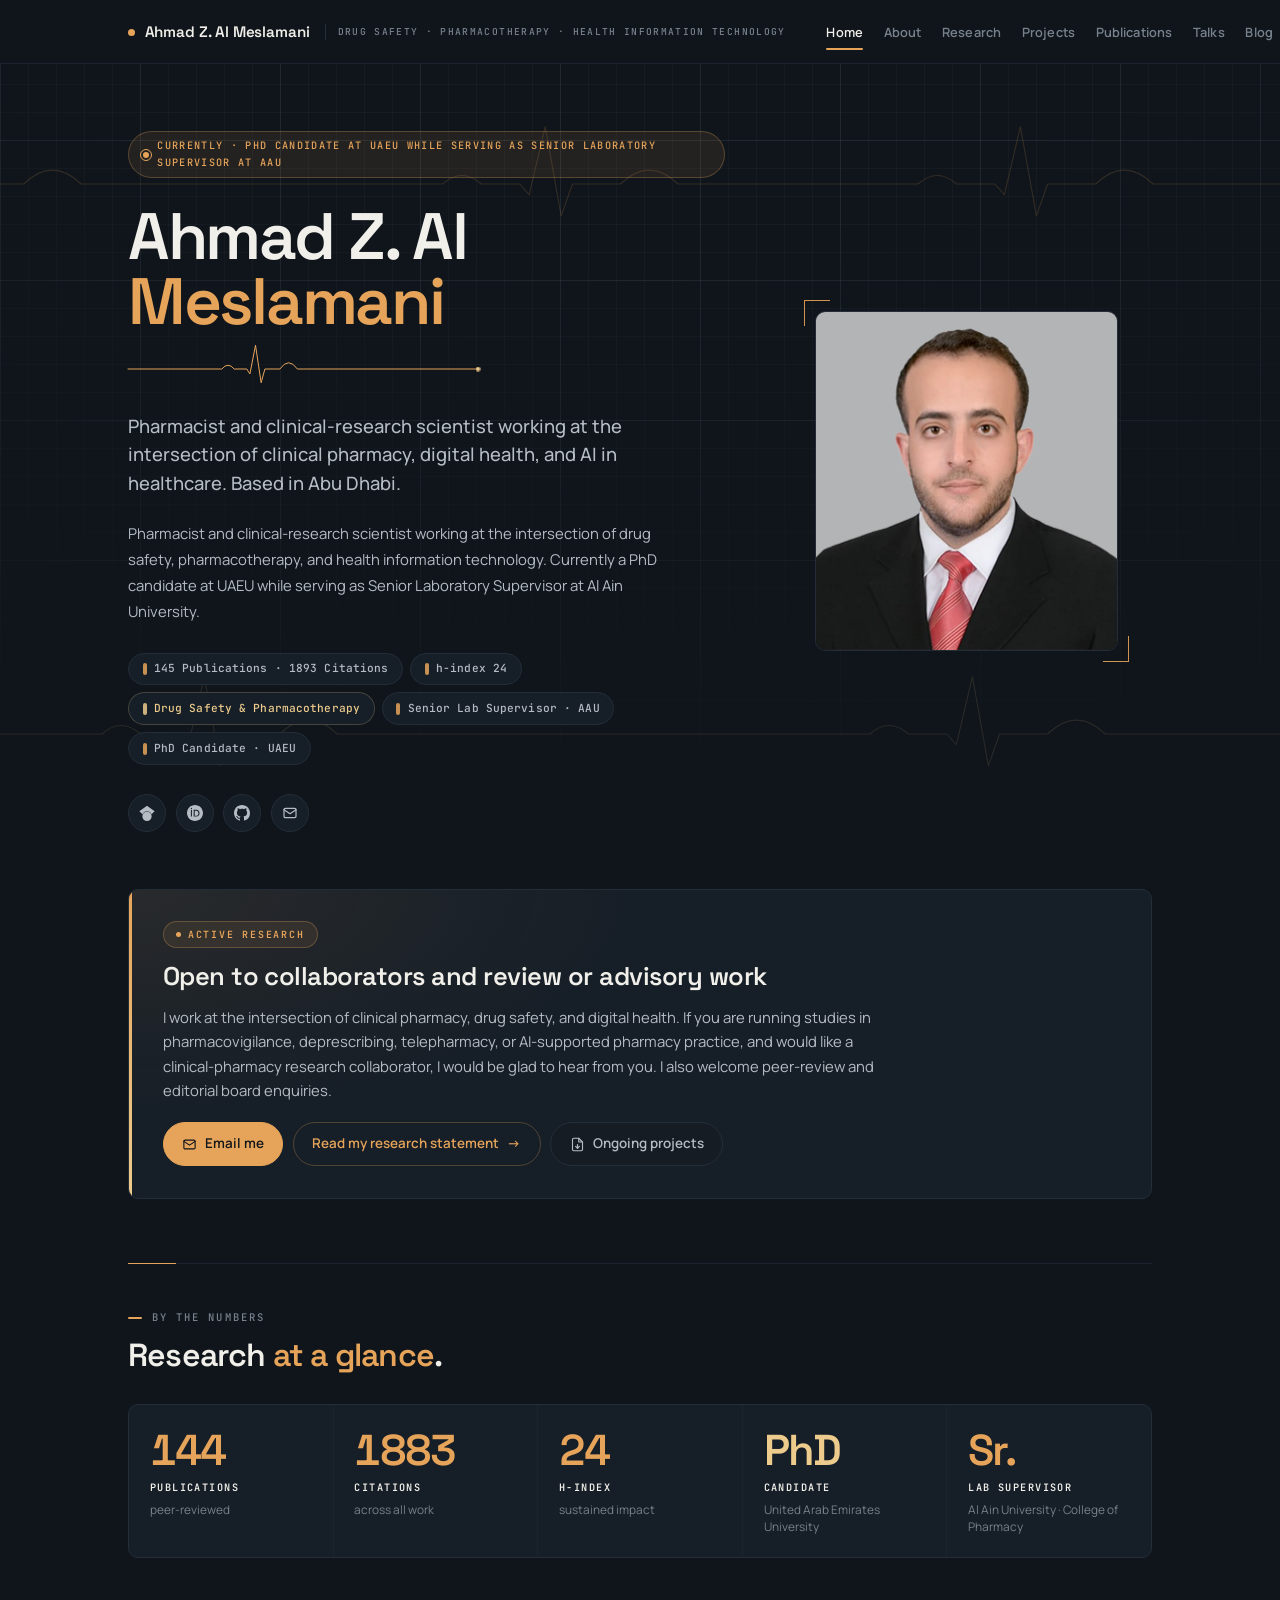
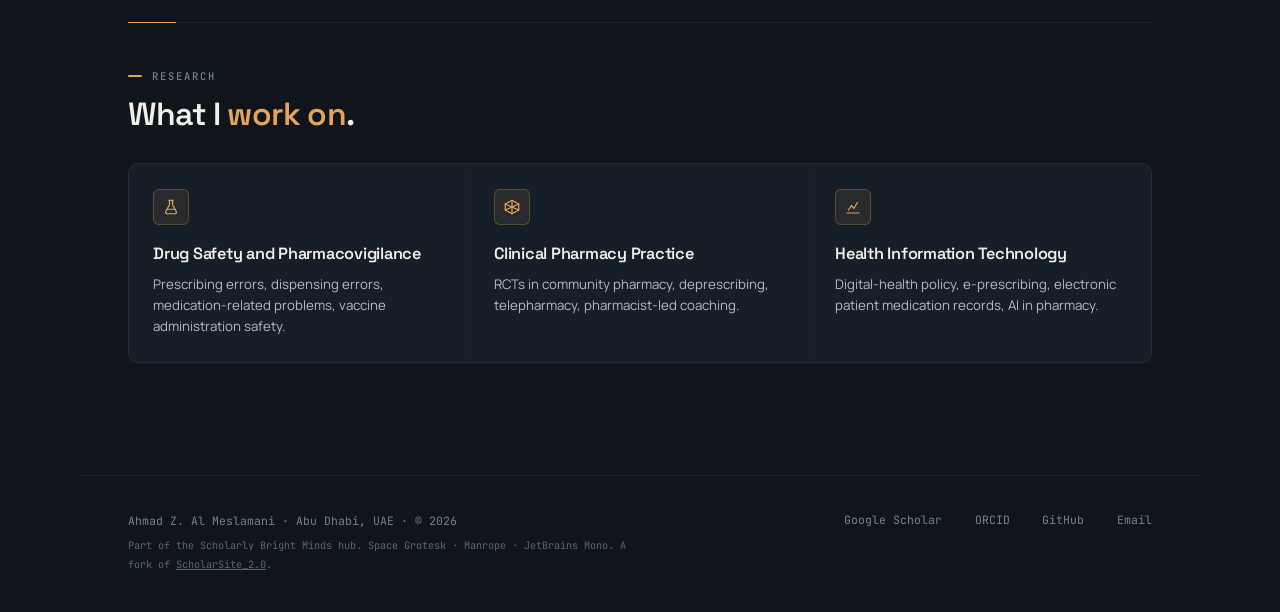
==== commit 82cfc90f: "feat: full site redesign, clinical amber-on-slate identity, motion layer, SEO upgrades Clinical prec" ====
--- a/index.html
+++ b/index.html
@@ -3,20 +3,23 @@
 <head>
 <meta charset="UTF-8">
 <meta name="viewport" content="width=device-width, initial-scale=1.0">
-<meta name="description" content="Ahmad Z. Al Meslamani — pharmacist and clinical-research scientist working at the intersection of drug safety, clinical pharmacy practice, digital health, and AI in healthcare. Senior Laboratory Supervisor at Al Ain University and PhD candidate at UAEU. Based in Abu Dhabi.">
+<meta name="description" content="Ahmad Z. Al Meslamani, pharmacist and clinical-research scientist working at the intersection of drug safety, clinical pharmacy practice, digital health, and AI in healthcare. Senior Laboratory Supervisor at Al Ain University and PhD candidate at UAEU. Based in Abu Dhabi.">
 <meta name="author" content="Ahmad Z. Al Meslamani">
 <meta name="keywords" content="Ahmad Z. Al Meslamani, Drug Safety, Pharmacotherapy, Health Information Technology, clinical pharmacy, digital health, AI in healthcare, telepharmacy, deprescribing, Al Ain University, College of Pharmacy">
-<meta name="theme-color" content="#161310" media="(prefers-color-scheme: dark)">
-<meta name="theme-color" content="#fbf6ee" media="(prefers-color-scheme: light)">
+<meta name="theme-color" content="#10151b" media="(prefers-color-scheme: dark)">
+<meta name="theme-color" content="#faf8f4" media="(prefers-color-scheme: light)">
 <meta name="robots" content="index, follow, max-image-preview:large, max-snippet:-1">
-<title>Ahmad Z. Al Meslamani — Drug Safety · Pharmacotherapy · Health Information Technology</title>
+<title>Ahmad Z. Al Meslamani · Drug Safety · Pharmacotherapy · Health Information Technology</title>
 
 <link rel="canonical" href="https://scholarlybrightminds.github.io/ahmadalmeslamani/">
 
 <meta property="og:type" content="profile">
-<meta property="og:title" content="Ahmad Z. Al Meslamani — Drug Safety · Pharmacotherapy · Health Information Technology">
+<meta property="og:title" content="Ahmad Z. Al Meslamani · Drug Safety · Pharmacotherapy · Health Information Technology">
 <meta property="og:description" content="Pharmacist and clinical-research scientist working at the intersection of clinical pharmacy, digital health, and AI in healthcare. Based in Abu Dhabi.">
 <meta property="og:image" content="https://scholarlybrightminds.github.io/ahmadalmeslamani/images/profile.png">
+<meta property="og:image:width" content="340">
+<meta property="og:image:height" content="340">
+<meta property="og:image:alt" content="Ahmad Z. Al Meslamani, drug safety and pharmacotherapy scientist">
 <meta property="og:url" content="https://scholarlybrightminds.github.io/ahmadalmeslamani/">
 <meta property="og:site_name" content="Scholarly Bright Minds · Ahmad Z. Al Meslamani">
 <meta property="og:locale" content="en_US">
@@ -24,9 +27,10 @@
 <meta property="profile:last_name" content="Al Meslamani">
 
 <meta name="twitter:card" content="summary_large_image">
-<meta name="twitter:title" content="Ahmad Z. Al Meslamani — Drug Safety · Pharmacotherapy · Health Information Technology">
+<meta name="twitter:title" content="Ahmad Z. Al Meslamani · Drug Safety · Pharmacotherapy · Health Information Technology">
 <meta name="twitter:description" content="Pharmacist and clinical-research scientist working at the intersection of clinical pharmacy, digital health, and AI in healthcare. Based in Abu Dhabi.">
 <meta name="twitter:image" content="https://scholarlybrightminds.github.io/ahmadalmeslamani/images/profile.png">
+<meta name="twitter:image:alt" content="Ahmad Z. Al Meslamani, drug safety and pharmacotherapy scientist">
 
 <link rel="sitemap" type="application/xml" href="/ahmadalmeslamani/sitemap.xml">
 
@@ -35,7 +39,7 @@
 
 <link rel="preconnect" href="https://fonts.googleapis.com">
 <link rel="preconnect" href="https://fonts.gstatic.com" crossorigin>
-<link href="https://fonts.googleapis.com/css2?family=Fraunces:ital,opsz,wght@0,9..144,300;0,9..144,400;0,9..144,500;0,9..144,600;1,9..144,300;1,9..144,400&family=Manrope:wght@300;400;500;600&family=JetBrains+Mono:wght@300;400;500&display=swap" rel="stylesheet">
+<link href="https://fonts.googleapis.com/css2?family=Space+Grotesk:wght@400;500;600;700&family=Manrope:wght@400;500;600;700&family=JetBrains+Mono:wght@400;500;600&display=swap" rel="stylesheet">
 
 <script type="application/ld+json">
 {
@@ -45,7 +49,14 @@
   "name": "Ahmad Z. Al Meslamani",
   "givenName": "Ahmad",
   "familyName": "Al Meslamani",
-  "image": "https://scholarlybrightminds.github.io/ahmadalmeslamani/images/profile.png",
+  "image": {
+    "@type": "ImageObject",
+    "contentUrl": "https://scholarlybrightminds.github.io/ahmadalmeslamani/images/profile.png",
+    "url": "https://scholarlybrightminds.github.io/ahmadalmeslamani/images/profile.png",
+    "caption": "Ahmad Z. Al Meslamani",
+    "width": 340,
+    "height": 340
+  },
   "url": "https://scholarlybrightminds.github.io/ahmadalmeslamani/",
   "sameAs": [
     "https://scholar.google.com/citations?user=usUecnoAAAAJ&hl=en",
@@ -89,52 +100,83 @@
 }
 </script>
 
+<script type="application/ld+json">
+{
+  "@context": "https://schema.org",
+  "@type": "ProfilePage",
+  "@id": "https://scholarlybrightminds.github.io/ahmadalmeslamani/#profilepage",
+  "url": "https://scholarlybrightminds.github.io/ahmadalmeslamani/",
+  "name": "Ahmad Z. Al Meslamani · Researcher Profile",
+  "dateModified": "2026-08-10",
+  "mainEntity": {
+    "@id": "https://scholarlybrightminds.github.io/ahmadalmeslamani/#person"
+  },
+  "primaryImageOfPage": {
+    "@id": "https://scholarlybrightminds.github.io/ahmadalmeslamani/images/profile.png"
+  },
+  "isPartOf": "https://scholarlybrightminds.github.io/ahmadalmeslamani/"
+}
+</script>
+
 <script src="theme.config.js"></script>
 
 <!-- Styles -->
 <link rel="stylesheet" href="styles.css">
 
 <style>
-    /* ── home-specific polish only ── */
+    /* ── home-specific: research pillars as one connected panel ── */
     .home-pillars {
         display: grid;
         grid-template-columns: repeat(3, 1fr);
-        gap: 1rem;
-        margin-top: 2rem;
+        gap: 1px;
+        background: var(--border-s);
+        border: 1px solid var(--border);
+        border-radius: var(--radius);
+        overflow: hidden;
+        margin-top: 0.4rem;
     }
     .hp-card {
         background: var(--card);
-        border: 1px solid var(--border);
-        border-radius: var(--radius);
-        padding: 1.4rem 1.3rem;
-        transition: all .3s var(--ease);
-    }
-    .hp-card:hover {
-        transform: translateY(-2px);
-        border-color: var(--accent);
-        box-shadow: var(--shadow-card);
-    }
+        padding: 1.6rem 1.5rem 1.5rem;
+        position: relative;
+        transition: background-color .2s var(--ease);
+    }
+    .hp-card::before {
+        content: '';
+        position: absolute;
+        left: 0; top: 0;
+        width: 100%;
+        height: 2px;
+        background: linear-gradient(90deg, var(--accent), transparent 70%);
+        transform: scaleX(0);
+        transform-origin: left;
+        transition: transform .3s var(--ease);
+    }
+    .hp-card:hover { background: var(--card-soft); }
+    .hp-card:hover::before { transform: scaleX(1); }
     .hp-icon {
-        width: 34px; height: 34px;
-        border-radius: 8px;
+        width: 36px; height: 36px;
+        border-radius: var(--radius-s);
         background: var(--accent-bg);
+        border: 1px solid var(--accent-glow);
         display: grid;
         place-items: center;
         color: var(--accent);
-        margin-bottom: 0.9rem;
+        margin-bottom: 1rem;
     }
     .hp-icon svg { width: 18px; height: 18px; }
     .hp-title {
         font-family: var(--display);
-        font-size: 1rem;
-        font-weight: 500;
-        margin-bottom: 0.35rem;
+        font-size: 1.02rem;
+        font-weight: 600;
+        letter-spacing: -0.015em;
+        margin-bottom: 0.4rem;
         color: var(--text);
     }
     .hp-desc {
-        font-size: 0.82rem;
+        font-size: 0.83rem;
         color: var(--text-soft);
-        line-height: 1.5;
+        line-height: 1.6;
     }
     @media (max-width: 760px) {
         .home-pillars { grid-template-columns: 1fr; }
@@ -143,43 +185,13 @@
 </head>
 <body>
 
-<!-- ═══ MOLECULAR BACKGROUND (subtle) ═══ -->
+<!-- ═══ AMBIENT VITAL LINES (signature motif, decorative) ═══ -->
 <div class="mol-bg" aria-hidden="true">
-    <svg class="mol-1" viewBox="0 0 100 100">
-        <polygon points="30,25 55,25 67,50 55,75 30,75 18,50"/>
-        <line x1="67" y1="50" x2="82" y2="50"/>
-        <circle cx="85" cy="50" r="2.5"/>
-        <line x1="24" y1="37" x2="24" y2="63" stroke-width="2"/>
-        <line x1="60" y1="37" x2="60" y2="63" stroke-width="2"/>
+    <svg class="vital-1" viewBox="0 0 1200 160" preserveAspectRatio="none">
+        <path class="vital-path" d="M0,80 h80 q12,-16 24,0 h24 l6,10 l10,-64 l10,84 l7,-30 h30 q18,-26 36,0 h226 q12,-16 24,0 h24 l6,10 l10,-64 l10,84 l7,-30 h30 q18,-26 36,0 h150 q12,-16 24,0 h24 l6,10 l10,-64 l10,84 l7,-30 h30 q18,-26 36,0 h303"/>
     </svg>
-    <svg class="mol-2 amber" viewBox="0 0 100 100">
-        <polygon points="50,20 78,38 68,68 32,68 22,38"/>
-        <line x1="50" y1="20" x2="50" y2="5"/>
-        <circle cx="50" cy="3" r="2"/>
-        <line x1="78" y1="38" x2="92" y2="28"/>
-    </svg>
-    <svg class="mol-3" viewBox="0 0 140 100">
-        <polygon points="30,30 55,30 67,52 55,74 30,74 18,52"/>
-        <polygon points="67,30 92,30 104,52 92,74 67,74 55,52"/>
-        <line x1="104" y1="52" x2="120" y2="52"/>
-        <circle cx="123" cy="52" r="2.5"/>
-        <line x1="24" y1="42" x2="24" y2="62" stroke-width="2"/>
-        <line x1="97" y1="42" x2="97" y2="62" stroke-width="2"/>
-    </svg>
-    <svg class="mol-4" viewBox="0 0 100 100">
-        <polygon points="35,28 65,28 80,55 65,82 35,82 20,55"/>
-        <circle cx="50" cy="55" r="14" fill="none" stroke-dasharray="2 3"/>
-    </svg>
-    <svg class="mol-5 amber" viewBox="0 0 100 100">
-        <line x1="50" y1="50" x2="30" y2="30" stroke-width="1.5"/>
-        <line x1="50" y1="50" x2="70" y2="30" stroke-width="1.5"/>
-        <line x1="50" y1="50" x2="30" y2="70" stroke-width="1.5"/>
-        <line x1="50" y1="50" x2="70" y2="70" stroke-width="1.5"/>
-        <circle cx="30" cy="30" r="3"/>
-        <circle cx="70" cy="30" r="3"/>
-        <circle cx="30" cy="70" r="3"/>
-        <circle cx="70" cy="70" r="3"/>
-        <circle cx="50" cy="50" r="4"/>
+    <svg class="vital-2" viewBox="0 0 1200 160" preserveAspectRatio="none">
+        <path class="vital-path" d="M0,80 h240 q12,-16 24,0 h24 l6,10 l10,-64 l10,84 l7,-30 h30 q18,-26 36,0 h333 q12,-16 24,0 h24 l6,10 l10,-64 l10,84 l7,-30 h30 q18,-26 36,0 h333"/>
     </svg>
 </div>
 
@@ -195,20 +207,28 @@
                 <span data-bind="statusText">Currently · exploring</span>
             </span>
             <h1 data-bind="heading"></h1>
+            <div class="hero-vital" aria-hidden="true">
+                <svg viewBox="0 0 566 64" preserveAspectRatio="xMinYMid meet">
+                    <path class="hero-vital-path" d="M0,32 h150 q10,-12 20,0 h20 l5,8 l9,-46 l9,60 l6,-22 h24 q14,-20 28,0 h289"/>
+                    <circle class="hero-vital-dot" cx="560" cy="32" r="3.5"/>
+                </svg>
+            </div>
             <p class="hero-tagline" data-bind="tagline"></p>
             <p class="hero-bio" data-bind="bio"></p>
             <div class="chips" data-bind="chips"></div>
             <div class="social-links" data-bind="social"></div>
         </div>
-        <aside class="hero-aside" data-bind="phdCTA"></aside>
         <div class="hero-image">
-            <img data-bind="photo" alt="Profile">
+            <img data-bind="photo" alt="Ahmad Z. Al Meslamani, drug safety and pharmacotherapy scientist" width="340" height="340" fetchpriority="high">
         </div>
     </section>
 
+    <!-- ═══ COLLABORATION CTA ═══ -->
+    <aside class="hero-aside" data-bind="phdCTA"></aside>
+
     <hr class="rule">
 
-    <!-- ═══ IMPACT STATS — "By the numbers" ═══ -->
+    <!-- ═══ IMPACT STATS, "By the numbers" ═══ -->
     <section class="impact-stats-section reveal">
         <p class="sec-kicker">By the numbers</p>
         <h2 class="sec-title">Research <em>at a glance</em>.</h2>
@@ -228,5 +248,6 @@
 <footer data-bind="footer"></footer>
 
 <script src="scripts.js"></script>
+<script src="pulse.js"></script>
 </body>
 </html>
--- a/styles.css
+++ b/styles.css
@@ -1,71 +1,113 @@
 /* ═══════════════════════════════════════════════════════════════════
-   ScholarlyBrightMinds · Shared visual system
-   All palette values are injected by theme.config.js at runtime.
-   Do not hard-code colors here — use the --var names.
+   ScholarlyBrightMinds · Ahmad Z. Al Meslamani
+   Design system: clinical precision. Burnished amber on deep slate,
+   monitor-grade grids, pulse-line signature motif.
+
+   Palette values are injected by theme.config.js at runtime; the
+   defaults below mirror the dark palette so first paint is correct.
+
+   Shape system: pills (999px) for small interactive elements,
+   10px for cards and panels, 6px for small blocks and inputs.
+   Motion system: fast ease-out (<=300ms for micro, ~550ms reveals),
+   opacity + transform only, everything gated by reduced-motion.
    ═══════════════════════════════════════════════════════════════════ */
 
 :root {
-    --display: 'Fraunces', Georgia, serif;
+    --display: 'Space Grotesk', 'Manrope', -apple-system, sans-serif;
     --body:    'Manrope', -apple-system, BlinkMacSystemFont, sans-serif;
-    --mono:    'JetBrains Mono', ui-monospace, monospace;
-    --ease:    cubic-bezier(0.22, 0.61, 0.36, 1);
-
-    --container-max: 1080px;
-    --radius:        14px;
-    --radius-s:      8px;
-
-    /* These have default values here but are overwritten by theme.config.js */
-    --bg: #0d1411; --bg-soft: #131a17; --bg-deep: #080d0b;
-    --card: #182220; --card-soft: #141d1a;
-    --text: #ebe4d0; --text-soft: #b5ad98; --muted: #6e685c;
-    --border: #253029; --border-s: #1d2522;
-    --accent: #6fab98; --accent-d: #93c8b4;
-    --accent-bg: rgba(111,171,152,0.10); --accent-glow: rgba(111,171,152,0.20);
-    --amber: #d4a668; --amber-bg: rgba(212,166,104,0.10); --amber-glow: rgba(212,166,104,0.18);
-
-    --shadow-card:  0 20px 40px -24px rgba(0,0,0,0.55);
+    --mono:    'JetBrains Mono', ui-monospace, SFMono-Regular, monospace;
+
+    --ease:    cubic-bezier(0.23, 1, 0.32, 1);      /* strong ease-out */
+    --ease-io: cubic-bezier(0.77, 0, 0.175, 1);     /* on-screen moves */
+
+    --container-max: 1120px;
+    --radius:        10px;
+    --radius-s:      6px;
+
+    /* Type scale (minor third-ish, clamped) */
+    --fs-h1:     clamp(2.5rem, 5.6vw, 4.1rem);
+    --fs-h1-sub: clamp(2.1rem, 4.4vw, 3.1rem);
+    --fs-h2:     clamp(1.5rem, 2.8vw, 2rem);
+    --fs-h3:     1.125rem;
+    --fs-body:   0.95rem;
+    --fs-small:  0.84rem;
+    --fs-micro:  0.72rem;
+    --fs-kicker: 0.66rem;
+
+    /* Spacing rhythm (4px base) */
+    --sp-1: 0.25rem;  --sp-2: 0.5rem;  --sp-3: 0.75rem;  --sp-4: 1rem;
+    --sp-5: 1.5rem;   --sp-6: 2rem;    --sp-7: 3rem;     --sp-8: 4.5rem;
+
+    /* Dark palette defaults — theme.config.js overwrites these */
+    --bg: #10151b; --bg-soft: #151c24; --bg-deep: #0b0f14;
+    --card: #161e27; --card-soft: #131a22;
+    --text: #f0efe9; --text-soft: #b5bcc4; --muted: #78828d;
+    --border: #242e39; --border-s: #1b242e;
+    --accent: #e6a45a; --accent-d: #f2c084;
+    --accent-bg: rgba(230,164,90,0.09); --accent-glow: rgba(230,164,90,0.28);
+    --amber: #edcb8c; --amber-bg: rgba(237,203,140,0.08); --amber-glow: rgba(237,203,140,0.22);
+    --grid-line: rgba(158,173,189,0.045);
+    --grid-bold: rgba(158,173,189,0.085);
+
+    --shadow-card:  0 16px 34px -22px rgba(0,0,0,0.55);
     --shadow-modal: 0 30px 80px -20px rgba(0,0,0,0.65);
-    --mol-opacity:  0.09;
-    --grid-opacity: 0.05;
-    --overlay:      rgba(5,9,7,0.7);
+    --mol-opacity:  0.16;
+    --overlay:      rgba(4,7,10,0.72);
 }
 :root[data-theme="light"] {
-    --shadow-card:  0 18px 40px -24px rgba(45,55,50,0.18);
-    --shadow-modal: 0 30px 80px -20px rgba(40,45,40,0.25);
-    --mol-opacity:  0.06;
-    --grid-opacity: 0.035;
-    --overlay:      rgba(42,41,37,0.45);
+    --shadow-card:  0 14px 30px -22px rgba(70,58,36,0.28);
+    --shadow-modal: 0 30px 80px -24px rgba(60,50,32,0.30);
+    --mol-opacity:  0.14;
+    --overlay:      rgba(46,42,34,0.45);
 }
 
 *, *::before, *::after { margin: 0; padding: 0; box-sizing: border-box; }
-html { scroll-behavior: smooth; }
+html { scroll-behavior: smooth; scroll-padding-top: 84px; }
 
 body {
     font-family: var(--body);
     font-weight: 400;
-    line-height: 1.55;
+    font-size: var(--fs-body);
+    line-height: 1.6;
     background: var(--bg);
     color: var(--text);
     overflow-x: hidden;
     position: relative;
     min-height: 100vh;
-    transition: background-color .6s var(--ease), color .4s var(--ease);
-}
-
-/* ─── Subtle hex grid texture (global) ─── */
+    -webkit-font-smoothing: antialiased;
+    transition: background-color .5s var(--ease), color .35s var(--ease);
+}
+
+::selection { background: var(--accent-glow); color: var(--text); }
+
+:focus-visible {
+    outline: 2px solid var(--accent);
+    outline-offset: 2px;
+    border-radius: 2px;
+}
+
+/* ─── Clinical chart grid (monitor paper): minor cells + bold rules ─── */
 body::before {
     content: '';
     position: fixed;
     inset: 0;
-    background-image: url("data:image/svg+xml;utf8,<svg xmlns='http://www.w3.org/2000/svg' viewBox='0 0 60 52' fill='none' stroke='%236fab98' stroke-width='0.5'><polygon points='30,2 56,17 56,37 30,52 4,37 4,17'/></svg>");
-    background-size: 60px 52px;
-    opacity: var(--grid-opacity);
+    background-image:
+        linear-gradient(var(--grid-bold) 1px, transparent 1px),
+        linear-gradient(90deg, var(--grid-bold) 1px, transparent 1px),
+        linear-gradient(var(--grid-line) 1px, transparent 1px),
+        linear-gradient(90deg, var(--grid-line) 1px, transparent 1px);
+    background-size:
+        140px 140px,
+        140px 140px,
+        28px 28px,
+        28px 28px;
+    -webkit-mask-image: radial-gradient(120% 90% at 50% 0%, #000 30%, transparent 100%);
+            mask-image: radial-gradient(120% 90% at 50% 0%, #000 30%, transparent 100%);
     pointer-events: none;
     z-index: 0;
-    transition: opacity .6s var(--ease);
-}
-
-/* ─── Floating molecular structures (fixed, subtle) ─── */
+}
+
+/* ─── Signature motif: ambient vital lines with slow drift ─── */
 .mol-bg {
     position: fixed;
     inset: 0;
@@ -76,61 +118,86 @@
 .mol-bg svg {
     position: absolute;
     opacity: var(--mol-opacity);
+    transition: opacity .5s var(--ease);
+}
+.mol-bg .vital-path {
+    fill: none;
     stroke: var(--accent);
-    fill: none;
-    stroke-width: 1.2;
-    transition: opacity .6s var(--ease);
-}
-.mol-bg svg circle { fill: var(--accent); stroke: none; }
-.mol-bg svg.amber  { stroke: var(--amber); }
-.mol-bg svg.amber circle { fill: var(--amber); }
-
-.mol-1 { top: 8%;    left: 6%;   width: 140px; animation: drift1 52s ease-in-out infinite; }
-.mol-2 { top: 32%;   right: 4%;  width: 110px; animation: drift2 68s ease-in-out infinite; }
-.mol-3 { bottom: 14%; left: 8%;  width: 160px; animation: drift3 58s ease-in-out infinite; }
-.mol-4 { top: 58%;   right: 10%; width: 95px;  animation: drift4 74s ease-in-out infinite; }
-.mol-5 { top: 18%;   left: 45%;  width: 80px;  animation: drift5 62s ease-in-out infinite; }
-
-@keyframes drift1 { 0%,100%{transform:translate(0,0) rotate(0)} 50%{transform:translate(28px,18px) rotate(14deg)} }
-@keyframes drift2 { 0%,100%{transform:translate(0,0) rotate(0)} 50%{transform:translate(-22px,24px) rotate(-12deg)} }
-@keyframes drift3 { 0%,100%{transform:translate(0,0) rotate(0)} 50%{transform:translate(20px,-16px) rotate(10deg)} }
-@keyframes drift4 { 0%,100%{transform:translate(0,0) rotate(0)} 50%{transform:translate(-18px,-22px) rotate(-8deg)} }
-@keyframes drift5 { 0%,100%{transform:translate(0,0) rotate(0)} 50%{transform:translate(15px,20px) rotate(18deg)} }
+    stroke-width: 1.1;
+    stroke-linecap: round;
+    stroke-linejoin: round;
+    vector-effect: non-scaling-stroke;
+}
+.mol-bg .vital-2 .vital-path { stroke: var(--amber); }
+.mol-bg .vital-1 {
+    top: 11%;
+    left: -22%;
+    width: 150%;
+    height: 170px;
+    animation: vitalDrift1 90s var(--ease-io) infinite alternate;
+}
+.mol-bg .vital-2 {
+    bottom: 9%;
+    right: -28%;
+    width: 150%;
+    height: 170px;
+    opacity: calc(var(--mol-opacity) * 0.7);
+    animation: vitalDrift2 120s var(--ease-io) infinite alternate;
+}
+@keyframes vitalDrift1 { to { transform: translateX(5%); } }
+@keyframes vitalDrift2 { to { transform: translateX(-5%); } }
 
 /* Everything above the background */
 .header, main, footer, .nav { position: relative; z-index: 2; }
 
 /* Scrollbar */
-::-webkit-scrollbar { width: 8px; }
+::-webkit-scrollbar { width: 9px; }
 ::-webkit-scrollbar-track { background: var(--bg); }
-::-webkit-scrollbar-thumb { background: var(--border); border-radius: 4px; }
+::-webkit-scrollbar-thumb { background: var(--border); border-radius: 5px; }
 ::-webkit-scrollbar-thumb:hover { background: var(--muted); }
 
 /* ═══════════════════════════════════════════════════════════════════
-   NAV (shared across all pages)
+   NAV — sticky instrument bar
    ═══════════════════════════════════════════════════════════════════ */
 .nav {
+    position: sticky;
+    top: 0;
+    z-index: 60;
     max-width: var(--container-max);
     margin: 0 auto;
-    padding: 1.8rem 3rem 0;
+    padding: 0 3rem;
+    min-height: 64px;
     display: flex;
     justify-content: space-between;
     align-items: center;
     gap: 2rem;
 }
+.nav::before {
+    content: '';
+    position: absolute;
+    top: 0; bottom: 0;
+    left: 50%;
+    width: 100vw;
+    transform: translateX(-50%);
+    background: var(--bg);
+    border-bottom: 1px solid var(--border-s);
+    z-index: -1;
+    transition: background-color .5s var(--ease);
+}
 .brand {
     font-family: var(--display);
-    font-size: 1rem;
-    font-weight: 500;
-    letter-spacing: 0.005em;
+    font-size: 0.95rem;
+    font-weight: 600;
+    letter-spacing: -0.01em;
     display: inline-flex;
     align-items: center;
     gap: 0.6rem;
     color: var(--text);
     text-decoration: none;
+    white-space: nowrap;
 }
 .brand-dot {
-    width: 8px; height: 8px;
+    width: 7px; height: 7px;
     border-radius: 50%;
     background: var(--accent);
     position: relative;
@@ -145,74 +212,76 @@
     animation: pulse 3s ease-out infinite;
 }
 @keyframes pulse {
-    0%   { transform: scale(0.8); opacity: 0.7; }
-    70%  { transform: scale(1.8); opacity: 0;   }
+    0%   { transform: scale(0.7); opacity: 0.8; }
+    70%  { transform: scale(1.9); opacity: 0;   }
     100% { opacity: 0; }
 }
 .brand-meta {
     font-family: var(--mono);
-    font-size: 0.68rem;
+    font-size: 0.6rem;
+    font-weight: 500;
     letter-spacing: 0.14em;
     text-transform: uppercase;
     color: var(--muted);
-    padding-left: 0.7rem;
-    margin-left: 0.4rem;
+    padding-left: 0.75rem;
+    margin-left: 0.35rem;
     border-left: 1px solid var(--border);
+    white-space: nowrap;
 }
 
 .nav-right {
     display: flex;
     align-items: center;
-    gap: 1.6rem;
+    gap: 1.4rem;
 }
 .nav-menu {
     display: flex;
-    gap: 1.4rem;
+    gap: 0.2rem;
     align-items: center;
 }
 .nav-item {
     font-family: var(--body);
-    font-size: 0.78rem;
-    font-weight: 500;
-    letter-spacing: 0.04em;
+    font-size: 0.8rem;
+    font-weight: 600;
+    letter-spacing: 0.01em;
     color: var(--muted);
     text-decoration: none;
-    padding: 0.4rem 0.1rem;
-    transition: color .2s;
+    padding: 0.4rem 0.55rem;
+    border-radius: 999px;
     position: relative;
-}
-.nav-item:hover { color: var(--accent); }
-.nav-item.active {
-    color: var(--text);
-}
+    transition: color .18s var(--ease), background-color .18s var(--ease);
+}
+.nav-item:hover { color: var(--text); background: var(--bg-soft); }
+.nav-item.active { color: var(--text); }
 .nav-item.active::after {
     content: '';
     position: absolute;
-    bottom: -4px;
-    left: 0.1rem;
-    right: 0.1rem;
-    height: 1px;
+    bottom: -1px;
+    left: 0.55rem;
+    right: 0.55rem;
+    height: 2px;
+    border-radius: 2px;
     background: var(--accent);
 }
 
 .theme-toggle {
-    width: 34px; height: 34px;
-    border-radius: 50%;
+    width: 32px; height: 32px;
+    border-radius: 999px;
     border: 1px solid var(--border);
     background: var(--card);
     cursor: pointer;
     display: grid;
     place-items: center;
     color: var(--text-soft);
-    transition: all .3s var(--ease);
+    transition: border-color .18s var(--ease), color .18s var(--ease), transform .18s var(--ease);
     padding: 0;
 }
 .theme-toggle:hover {
     border-color: var(--accent);
     color: var(--accent);
-    transform: rotate(15deg);
-}
-.theme-toggle svg { width: 16px; height: 16px; }
+}
+.theme-toggle:active { transform: scale(0.94); }
+.theme-toggle svg { width: 15px; height: 15px; }
 .theme-toggle .icon-moon { display: none; }
 :root[data-theme="dark"] .theme-toggle .icon-sun  { display: none; }
 :root[data-theme="dark"] .theme-toggle .icon-moon { display: block; }
@@ -221,19 +290,20 @@
 .hamburger {
     display: none;
     cursor: pointer;
-    width: 28px;
+    width: 26px;
     flex-direction: column;
     gap: 5px;
+    padding: 4px 0;
 }
 .hamburger .bar {
     height: 1.5px;
     background: var(--text);
     border-radius: 2px;
-    transition: transform .3s var(--ease), opacity .3s;
-}
-.hamburger.active .bar:nth-child(1) { transform: translateY(6px) rotate(45deg); }
+    transition: transform .25s var(--ease), opacity .2s;
+}
+.hamburger.active .bar:nth-child(1) { transform: translateY(6.5px) rotate(45deg); }
 .hamburger.active .bar:nth-child(2) { opacity: 0; }
-.hamburger.active .bar:nth-child(3) { transform: translateY(-7px) rotate(-45deg); }
+.hamburger.active .bar:nth-child(3) { transform: translateY(-6.5px) rotate(-45deg); }
 
 /* ═══════════════════════════════════════════════════════════════════
    MAIN CONTAINER
@@ -253,10 +323,10 @@
    HERO (home page)
    ═══════════════════════════════════════════════════════════════════ */
 .hero {
-    padding: 4rem 0 3.5rem;
+    padding: 4.2rem 0 3rem;
     display: grid;
-    grid-template-columns: 1.5fr 1fr;
-    gap: 3rem;
+    grid-template-columns: 1.45fr 0.9fr;
+    gap: 3.5rem;
     align-items: center;
 }
 .hero-text { min-width: 0; }
@@ -265,21 +335,23 @@
     align-items: center;
     gap: 0.55rem;
     font-family: var(--mono);
-    font-size: 0.7rem;
-    letter-spacing: 0.12em;
+    font-size: 0.64rem;
+    font-weight: 500;
+    letter-spacing: 0.13em;
     text-transform: uppercase;
     color: var(--accent);
     background: var(--accent-bg);
     border: 1px solid var(--accent-glow);
-    padding: 0.4rem 0.85rem;
-    border-radius: 2rem;
-    margin-bottom: 1.8rem;
+    padding: 0.38rem 0.85rem;
+    border-radius: 999px;
+    margin-bottom: 1.6rem;
 }
 .hero-status .live-dot {
     width: 6px; height: 6px;
     border-radius: 50%;
     background: var(--accent);
     position: relative;
+    flex-shrink: 0;
 }
 .hero-status .live-dot::after {
     content: '';
@@ -288,106 +360,123 @@
     border: 1px solid var(--accent);
     animation: pulse 2.4s ease-out infinite;
 }
-.hero-meta {
-    font-family: var(--mono);
-    font-size: 0.72rem;
-    letter-spacing: 0.16em;
-    text-transform: uppercase;
-    color: var(--muted);
-    margin-bottom: 1.4rem;
-}
-.hero-meta::before {
-    content: '';
-    display: inline-block;
-    width: 22px; height: 1px;
-    background: var(--accent);
-    vertical-align: middle;
-    margin-right: 0.7rem;
-    transform: translateY(-2px);
-}
 .hero h1 {
     font-family: var(--display);
-    font-size: clamp(2.8rem, 6.5vw, 4.8rem);
-    font-weight: 300;
-    line-height: 1.02;
-    letter-spacing: -0.02em;
-    margin-bottom: 1.3rem;
+    font-size: var(--fs-h1);
+    font-weight: 600;
+    line-height: 1.0;
+    letter-spacing: -0.035em;
+    margin-bottom: 0.9rem;
     color: var(--text);
 }
 .hero h1 em {
-    font-style: italic;
-    font-weight: 300;
+    font-style: normal;
+    font-weight: 600;
     color: var(--accent);
-    position: relative;
-}
-.hero h1 em::after {
-    content: '·';
-    color: var(--amber);
-    position: absolute;
-    right: -0.3em; top: -0.1em;
-    font-style: normal;
-    font-size: 0.7em;
-}
+}
+
+/* Signature moment: the vital line drawn under the name on load */
+.hero-vital {
+    max-width: 400px;
+    margin: 0.1rem 0 1.4rem;
+}
+.hero-vital svg {
+    display: block;
+    width: 100%;
+    height: 40px;
+    overflow: visible;
+}
+.hero-vital-path {
+    fill: none;
+    stroke: var(--accent);
+    stroke-width: 1.6;
+    stroke-linecap: round;
+    stroke-linejoin: round;
+}
+.hero-vital-dot {
+    fill: var(--amber);
+    stroke: none;
+}
+@media (prefers-reduced-motion: no-preference) {
+    .hero-vital-path {
+        stroke-dasharray: 780;
+        stroke-dashoffset: 780;
+        animation: vitalDraw 1.5s var(--ease) 0.45s forwards;
+    }
+    .hero-vital-dot {
+        opacity: 0;
+        animation: vitalDotIn .4s var(--ease) 1.75s forwards,
+                   vitalBlink 2.6s ease-in-out 2.2s infinite;
+    }
+}
+@keyframes vitalDraw   { to { stroke-dashoffset: 0; } }
+@keyframes vitalDotIn  { to { opacity: 1; } }
+@keyframes vitalBlink  {
+    0%, 100% { opacity: 1; }
+    50%      { opacity: 0.35; }
+}
+
 .hero-tagline {
-    font-family: var(--display);
-    font-size: clamp(1.05rem, 1.6vw, 1.25rem);
-    font-style: italic;
-    font-weight: 300;
+    font-family: var(--body);
+    font-size: clamp(1.02rem, 1.5vw, 1.15rem);
+    font-weight: 500;
     color: var(--text-soft);
-    line-height: 1.5;
+    line-height: 1.55;
     max-width: 540px;
-    margin-bottom: 2rem;
+    margin-bottom: 1.4rem;
 }
 .hero-bio {
     color: var(--text-soft);
-    font-size: 0.96rem;
+    font-size: 0.93rem;
     line-height: 1.75;
     max-width: 560px;
-    margin-bottom: 2rem;
+    margin-bottom: 1.8rem;
 }
 .hero-bio a { color: var(--accent); text-decoration: none; border-bottom: 1px dotted var(--accent-glow); }
 .hero-bio a:hover { color: var(--accent-d); }
 
-/* Profile image side of hero */
+/* Portrait: chart-frame treatment with crop marks */
 .hero-image {
     position: relative;
-    aspect-ratio: 1 / 1;
-    max-width: 340px;
+    max-width: 320px;
     margin: 0 auto;
+    justify-self: end;
+}
+.hero-image::before,
+.hero-image::after {
+    content: '';
+    position: absolute;
+    width: 26px; height: 26px;
+    pointer-events: none;
+    opacity: 0.9;
 }
 .hero-image::before {
-    content: '';
-    position: absolute;
-    inset: -12px;
+    top: -11px; left: -11px;
+    border-top: 1.5px solid var(--accent);
+    border-left: 1.5px solid var(--accent);
+}
+.hero-image::after {
+    bottom: -11px; right: -11px;
+    border-bottom: 1.5px solid var(--accent);
+    border-right: 1.5px solid var(--accent);
+}
+.hero-image img {
+    display: block;
+    width: 100%;
+    aspect-ratio: 1 / 1.12;
+    object-fit: cover;
+    border-radius: var(--radius);
     border: 1px solid var(--border);
-    border-radius: 50%;
-    opacity: 0.5;
-}
-.hero-image::after {
-    content: '';
-    position: absolute;
-    inset: -28px;
-    border: 1px dashed var(--accent-glow);
-    border-radius: 50%;
-    opacity: 0.5;
-    animation: spinSlow 90s linear infinite;
-}
-@keyframes spinSlow { to { transform: rotate(360deg); } }
-.hero-image img {
-    width: 100%;
-    height: 100%;
-    object-fit: cover;
-    border-radius: 50%;
-    border: 2px solid var(--border);
-    filter: saturate(0.95);
-}
-
-/* Hero chips */
+    filter: saturate(0.94) contrast(1.02);
+    background: var(--card);
+}
+
+/* Hero chips — clean data tags */
 .chips {
     display: flex;
     flex-wrap: wrap;
-    gap: 0.5rem;
-    margin-bottom: 2rem;
+    gap: 0.45rem;
+    margin-bottom: 1.8rem;
 }
 .chip {
     display: inline-flex;
@@ -395,12 +484,15 @@
     gap: 0.45rem;
     background: var(--card);
     border: 1px solid var(--border);
-    border-radius: 2rem;
-    padding: 0.45rem 0.95rem;
-    font-size: 0.76rem;
+    border-radius: 999px;
+    padding: 0.4rem 0.85rem;
+    font-family: var(--mono);
+    font-size: 0.7rem;
+    font-weight: 500;
+    letter-spacing: 0.01em;
     color: var(--text-soft);
-    font-weight: 500;
-    transition: all .25s var(--ease);
+    font-variant-numeric: tabular-nums;
+    transition: transform .18s var(--ease), border-color .18s var(--ease), color .18s var(--ease);
 }
 .chip:hover {
     transform: translateY(-1px);
@@ -408,28 +500,29 @@
     color: var(--text);
 }
 .chip .dot {
-    width: 6px; height: 6px;
-    border-radius: 50%;
+    width: 4px; height: 12px;
+    border-radius: 2px;
     background: var(--accent);
     flex-shrink: 0;
+    opacity: 0.85;
 }
 .chip.gold .dot { background: var(--amber); }
-.chip.gold     { border-color: var(--amber-glow); }
+.chip.gold     { border-color: var(--amber-glow); color: var(--amber); }
 
 /* Social row */
 .social-links {
     display: flex;
-    gap: 0.7rem;
+    gap: 0.6rem;
     flex-wrap: wrap;
 }
 .social-icon {
     width: 38px; height: 38px;
-    border-radius: 50%;
+    border-radius: 999px;
     background: var(--card);
     border: 1px solid var(--border);
     display: grid;
     place-items: center;
-    transition: all .25s var(--ease);
+    transition: border-color .18s var(--ease), color .18s var(--ease), transform .18s var(--ease);
     color: var(--text-soft);
     text-decoration: none;
 }
@@ -438,128 +531,143 @@
     color: var(--accent);
     transform: translateY(-2px);
 }
-.social-icon svg {
-    width: 16px; height: 16px;
-}
-
-/* ═══════════════════════════════════════════════════════════════════
-   SECTION STRUCTURE (shared across pages)
+.social-icon:active { transform: translateY(0) scale(0.95); }
+.social-icon svg { width: 16px; height: 16px; }
+
+/* ═══════════════════════════════════════════════════════════════════
+   SECTION STRUCTURE (shared)
    ═══════════════════════════════════════════════════════════════════ */
 .rule {
     border: none;
     height: 1px;
-    background: var(--border);
-    margin: 4.5rem 0 3rem;
+    background: var(--border-s);
+    margin: 4rem 0 2.8rem;
     position: relative;
 }
 .rule::before {
     content: '';
-    display: block;
-    width: 40px;
-    height: 1px;
+    position: absolute;
+    left: 0; top: -1px;
+    width: 48px;
+    height: 3px;
+    border-radius: 2px;
     background: var(--accent);
-}
-.rule::after {
-    content: '';
-    position: absolute;
-    left: 40px; top: -3px;
-    width: 6px; height: 6px;
-    border-radius: 50%;
-    background: var(--amber);
-    opacity: 0.6;
 }
 
 .sec-kicker {
     font-family: var(--mono);
-    font-size: 0.68rem;
+    font-size: var(--fs-kicker);
+    font-weight: 500;
     letter-spacing: 0.2em;
     text-transform: uppercase;
-    color: var(--accent);
-    margin-bottom: 0.8rem;
+    color: var(--muted);
+    margin-bottom: 0.75rem;
     display: flex;
     align-items: center;
     gap: 0.6rem;
 }
 .sec-kicker::before {
-    content: '§';
-    font-family: var(--display);
-    font-style: italic;
-    color: var(--amber);
-    font-size: 1.1em;
+    content: '';
+    display: inline-block;
+    width: 14px;
+    height: 2px;
+    border-radius: 1px;
+    background: var(--accent);
+    flex-shrink: 0;
 }
 .sec-title {
     font-family: var(--display);
-    font-size: clamp(1.8rem, 3.4vw, 2.3rem);
-    font-weight: 300;
-    line-height: 1.15;
-    letter-spacing: -0.015em;
-    margin-bottom: 2.2rem;
+    font-size: var(--fs-h2);
+    font-weight: 600;
+    line-height: 1.12;
+    letter-spacing: -0.025em;
+    margin-bottom: 1.9rem;
     color: var(--text);
 }
 .sec-title em {
-    font-style: italic;
+    font-style: normal;
     color: var(--accent);
 }
 
-/* Sub-page hero (used on about/projects/pubs/blog) */
+/* Sub-page hero */
 .sub-hero {
-    padding: 4rem 0 2rem;
+    padding: 3.6rem 0 2rem;
 }
 .sub-hero h1 {
     font-family: var(--display);
-    font-size: clamp(2.4rem, 5vw, 3.6rem);
-    font-weight: 300;
-    line-height: 1.05;
-    letter-spacing: -0.02em;
+    font-size: var(--fs-h1-sub);
+    font-weight: 600;
+    line-height: 1.04;
+    letter-spacing: -0.03em;
     color: var(--text);
-    margin-bottom: 0.5rem;
-}
-.sub-hero h1 em { font-style: italic; color: var(--accent); }
+    margin-bottom: 0.4rem;
+}
+.sub-hero h1 em { font-style: normal; color: var(--accent); }
 .sub-hero .sub-meta {
     font-family: var(--mono);
-    font-size: 0.72rem;
-    letter-spacing: 0.16em;
+    font-size: var(--fs-kicker);
+    font-weight: 500;
+    letter-spacing: 0.2em;
     text-transform: uppercase;
     color: var(--muted);
-}
-
-/* ═══════════════════════════════════════════════════════════════════
-   FOOTER (shared)
+    margin-bottom: 0.9rem;
+    display: flex;
+    align-items: center;
+    gap: 0.6rem;
+}
+.sub-hero .sub-meta::before {
+    content: '';
+    display: inline-block;
+    width: 14px;
+    height: 2px;
+    border-radius: 1px;
+    background: var(--accent);
+}
+.sub-hero .sub-lede {
+    max-width: 620px;
+    margin-top: 1.1rem;
+    font-size: 0.97rem;
+    color: var(--text-soft);
+    line-height: 1.7;
+}
+
+/* ═══════════════════════════════════════════════════════════════════
+   FOOTER
    ═══════════════════════════════════════════════════════════════════ */
 footer {
     max-width: var(--container-max);
     margin: 3rem auto 0;
-    padding: 2.2rem 3rem 2.5rem;
-    border-top: 1px solid var(--border);
+    padding: 2.2rem 3rem 2.4rem;
+    border-top: 1px solid var(--border-s);
     display: grid;
     grid-template-columns: 1fr auto;
     gap: 1.6rem;
     align-items: start;
     font-family: var(--mono);
-    font-size: 0.74rem;
+    font-size: 0.72rem;
     color: var(--muted);
     position: relative;
     z-index: 2;
 }
-.footer-left { line-height: 1.75; }
+.footer-left { line-height: 1.8; }
 .footer-left .colophon {
     margin-top: 0.35rem;
-    font-size: 0.66rem;
+    font-size: 0.64rem;
     opacity: 0.75;
-    max-width: 480px;
+    max-width: 500px;
 }
 .footer-left .colophon a { color: var(--muted); }
 .footer-left .colophon a:hover { color: var(--accent); }
 .footer-links {
     display: flex;
-    gap: 1.4rem;
+    gap: 1.3rem;
     align-items: center;
     flex-wrap: wrap;
 }
 .footer-links a {
     color: var(--muted);
     text-decoration: none;
-    transition: color .2s;
+    transition: color .18s var(--ease);
     display: inline-flex;
     align-items: center;
     gap: 0.3rem;
@@ -570,58 +678,337 @@
     color: var(--accent);
     opacity: 0;
     transform: translateX(-4px);
-    transition: all .2s var(--ease);
+    transition: opacity .18s var(--ease), transform .18s var(--ease);
 }
 .footer-links a:hover::before { opacity: 1; transform: translateX(0); }
 
 /* ═══════════════════════════════════════════════════════════════════
-   REVEAL ANIMATIONS
+   MOTION — scroll reveal + hero entrance
    ═══════════════════════════════════════════════════════════════════ */
 .reveal {
     opacity: 0;
-    transform: translateY(20px);
-    transition: opacity .7s var(--ease), transform .7s var(--ease);
+    transform: translateY(14px);
+    transition: opacity .55s var(--ease), transform .55s var(--ease);
 }
 .reveal.vis {
     opacity: 1;
     transform: translateY(0);
 }
-.reveal-d1 { transition-delay: .08s; }
-.reveal-d2 { transition-delay: .16s; }
-.reveal-d3 { transition-delay: .24s; }
-.reveal-d4 { transition-delay: .32s; }
-
-@keyframes fadeIn {
-    from { opacity: 0; transform: translateY(14px); }
+.reveal-d1 { transition-delay: .06s; }
+.reveal-d2 { transition-delay: .12s; }
+.reveal-d3 { transition-delay: .18s; }
+.reveal-d4 { transition-delay: .24s; }
+
+@keyframes fadeUp {
+    from { opacity: 0; transform: translateY(12px); }
     to   { opacity: 1; transform: translateY(0); }
 }
-.hero > * { opacity: 0; animation: fadeIn .8s var(--ease) forwards; }
-.hero > *:nth-child(1) { animation-delay: .1s; }
-.hero > *:nth-child(2) { animation-delay: .22s; }
-
-.hero-text > * { opacity: 0; animation: fadeIn .8s var(--ease) forwards; }
-.hero-text > *:nth-child(1) { animation-delay: .15s; }
-.hero-text > *:nth-child(2) { animation-delay: .27s; }
-.hero-text > *:nth-child(3) { animation-delay: .39s; }
-.hero-text > *:nth-child(4) { animation-delay: .51s; }
-.hero-text > *:nth-child(5) { animation-delay: .63s; }
-.hero-text > *:nth-child(6) { animation-delay: .75s; }
+.hero-image { opacity: 0; animation: fadeUp .6s var(--ease) .3s forwards; }
+.hero-text > * { opacity: 0; animation: fadeUp .55s var(--ease) forwards; }
+.hero-text > *:nth-child(1) { animation-delay: .08s; }
+.hero-text > *:nth-child(2) { animation-delay: .15s; }
+.hero-text > *:nth-child(3) { animation-delay: .22s; }
+.hero-text > *:nth-child(4) { animation-delay: .29s; }
+.hero-text > *:nth-child(5) { animation-delay: .36s; }
+.hero-text > *:nth-child(6) { animation-delay: .43s; }
+.hero-text > *:nth-child(7) { animation-delay: .50s; }
+
+/* ═══════════════════════════════════════════════════════════════════
+   COLLABORATION CTA — panel below the hero (data-bind="phdCTA")
+   ═══════════════════════════════════════════════════════════════════ */
+.hero-aside { display: block; }
+.phd-cta-inner {
+    position: relative;
+    margin: 0.6rem 0 0;
+    padding: 1.9rem 2.1rem 2rem;
+    border-radius: var(--radius);
+    background:
+        radial-gradient(90% 130% at 0% 0%, var(--accent-bg), transparent 55%),
+        var(--card);
+    border: 1px solid var(--border);
+    display: grid;
+    gap: 0.8rem;
+    overflow: hidden;
+    isolation: isolate;
+}
+.phd-cta-inner::before {
+    content: '';
+    position: absolute;
+    left: 0; top: 0; bottom: 0;
+    width: 3px;
+    background: linear-gradient(180deg, var(--accent), var(--amber));
+}
+.phd-cta-ribbon {
+    justify-self: start;
+    display: inline-flex;
+    align-items: center;
+    gap: 0.45rem;
+    font-family: var(--mono);
+    font-size: 0.62rem;
+    font-weight: 600;
+    letter-spacing: 0.18em;
+    text-transform: uppercase;
+    color: var(--accent);
+    background: var(--accent-bg);
+    border: 1px solid var(--accent-glow);
+    padding: 0.3rem 0.75rem;
+    border-radius: 999px;
+}
+.phd-cta-ribbon::before {
+    content: '';
+    width: 5px;
+    height: 5px;
+    border-radius: 50%;
+    background: var(--accent);
+}
+.phd-cta-title {
+    font-family: var(--display);
+    font-size: clamp(1.3rem, 2.2vw, 1.6rem);
+    font-weight: 600;
+    line-height: 1.2;
+    letter-spacing: -0.02em;
+    color: var(--text);
+    margin: 0;
+}
+.phd-cta-body {
+    font-size: 0.93rem;
+    line-height: 1.65;
+    color: var(--text-soft);
+    max-width: 720px;
+    margin: 0;
+}
+.phd-cta-actions {
+    display: flex;
+    flex-wrap: wrap;
+    gap: 0.6rem;
+    margin-top: 0.4rem;
+}
+.phd-cta-btn {
+    display: inline-flex;
+    align-items: center;
+    gap: 0.5rem;
+    padding: 0.66rem 1.15rem;
+    border-radius: 999px;
+    font-family: var(--body);
+    font-size: 0.84rem;
+    font-weight: 600;
+    text-decoration: none;
+    border: 1px solid transparent;
+    transition: background-color .18s var(--ease), border-color .18s var(--ease),
+                color .18s var(--ease), transform .18s var(--ease), box-shadow .18s var(--ease);
+    white-space: nowrap;
+}
+.phd-cta-btn:active { transform: scale(0.97); }
+.phd-cta-btn svg { width: 15px; height: 15px; }
+.phd-cta-btn--primary {
+    background: var(--accent);
+    color: var(--bg);
+    border-color: var(--accent);
+}
+.phd-cta-btn--primary:hover {
+    background: var(--accent-d);
+    border-color: var(--accent-d);
+    transform: translateY(-1px);
+    box-shadow: 0 10px 22px -10px var(--accent-glow);
+}
+.phd-cta-btn--secondary {
+    background: transparent;
+    color: var(--accent);
+    border-color: var(--accent-glow);
+}
+.phd-cta-btn--secondary:hover {
+    background: var(--accent-bg);
+    border-color: var(--accent);
+    transform: translateY(-1px);
+}
+.phd-cta-arrow { transition: transform .18s var(--ease); }
+.phd-cta-btn--secondary:hover .phd-cta-arrow { transform: translateX(3px); }
+.phd-cta-btn--tertiary {
+    background: var(--bg-soft);
+    color: var(--text-soft);
+    border-color: var(--border);
+}
+.phd-cta-btn--tertiary:hover {
+    color: var(--amber);
+    border-color: var(--amber-glow);
+    transform: translateY(-1px);
+}
+
+/* ═══════════════════════════════════════════════════════════════════
+   IMPACT STATS — connected vitals board (data-bind="impactStats")
+   ═══════════════════════════════════════════════════════════════════ */
+.impact-stats {
+    display: grid;
+    grid-template-columns: repeat(5, 1fr);
+    gap: 1px;
+    background: var(--border-s);
+    border: 1px solid var(--border);
+    border-radius: var(--radius);
+    overflow: hidden;
+}
+.impact-tile {
+    background: var(--card);
+    padding: 1.5rem 1.3rem 1.35rem;
+    position: relative;
+    transition: background-color .2s var(--ease);
+}
+.impact-tile::before {
+    content: '';
+    position: absolute;
+    left: 0; top: 0;
+    width: 100%;
+    height: 2px;
+    background: linear-gradient(90deg, var(--accent), transparent 70%);
+    transform: scaleX(0);
+    transform-origin: left;
+    transition: transform .3s var(--ease);
+}
+.impact-tile:hover { background: var(--card-soft); }
+.impact-tile:hover::before { transform: scaleX(1); }
+.impact-num {
+    font-family: var(--display);
+    font-size: clamp(2.1rem, 3.6vw, 2.7rem);
+    font-weight: 600;
+    line-height: 1;
+    letter-spacing: -0.04em;
+    color: var(--accent);
+    margin-bottom: 0.45rem;
+    font-variant-numeric: tabular-nums;
+    font-feature-settings: 'tnum';
+}
+.impact-tile--gold .impact-num { color: var(--amber); }
+.impact-tile--gold::before {
+    background: linear-gradient(90deg, var(--amber), transparent 70%);
+}
+.impact-label {
+    font-family: var(--mono);
+    font-size: 0.64rem;
+    font-weight: 600;
+    letter-spacing: 0.14em;
+    text-transform: uppercase;
+    color: var(--text);
+    margin-bottom: 0.3rem;
+}
+.impact-sub {
+    font-size: 0.74rem;
+    color: var(--muted);
+    line-height: 1.45;
+}
+
+/* ═══════════════════════════════════════════════════════════════════
+   PUBLICATION TLDR — plain-language summary per paper
+   ═══════════════════════════════════════════════════════════════════ */
+.pub-tldr {
+    margin: 0.5rem 0 0.55rem;
+    padding: 0.55rem 0.9rem;
+    background: var(--accent-bg);
+    border-left: 2px solid var(--accent);
+    border-radius: 0 var(--radius-s) var(--radius-s) 0;
+    font-family: var(--body);
+    font-size: 0.85rem;
+    line-height: 1.55;
+    color: var(--text-soft);
+    max-width: 760px;
+}
+.pub-tldr::before {
+    content: 'TL;DR';
+    font-family: var(--mono);
+    font-size: 0.6rem;
+    letter-spacing: 0.16em;
+    text-transform: uppercase;
+    color: var(--accent);
+    font-weight: 600;
+    margin-right: 0.55rem;
+}
+
+/* ═══════════════════════════════════════════════════════════════════
+   PUBLICATION FILTERS — above the article list on publications.html
+   ═══════════════════════════════════════════════════════════════════ */
+.pub-filter-bar {
+    position: sticky;
+    top: 64px;
+    z-index: 30;
+    display: flex;
+    align-items: center;
+    justify-content: space-between;
+    flex-wrap: wrap;
+    gap: 0.7rem;
+    margin-bottom: 0.4rem;
+    padding: 0.7rem 0;
+    background: var(--bg);
+    border-bottom: 1px solid var(--border-s);
+    transition: background-color .5s var(--ease);
+}
+.pub-filters {
+    display: flex;
+    flex-wrap: wrap;
+    gap: 0.3rem;
+    align-items: center;
+}
+.pub-filter {
+    font-family: var(--mono);
+    font-size: 0.68rem;
+    font-weight: 500;
+    letter-spacing: 0.02em;
+    padding: 0.38rem 0.8rem;
+    border-radius: 999px;
+    background: transparent;
+    border: 1px solid var(--border);
+    color: var(--text-soft);
+    cursor: pointer;
+    transition: color .15s var(--ease), border-color .15s var(--ease),
+                background-color .15s var(--ease), transform .15s var(--ease);
+    white-space: nowrap;
+}
+.pub-filter:hover {
+    color: var(--accent);
+    border-color: var(--accent-glow);
+    background: var(--accent-bg);
+}
+.pub-filter:active { transform: scale(0.96); }
+.pub-filter.active {
+    color: var(--bg);
+    background: var(--accent);
+    border-color: var(--accent);
+    font-weight: 600;
+}
+.pub-filter-sep {
+    display: inline-block;
+    width: 1px;
+    height: 16px;
+    background: var(--border);
+    margin: 0 0.3rem;
+}
+.pub-filter-count {
+    font-family: var(--mono);
+    font-size: 0.68rem;
+    color: var(--muted);
+    letter-spacing: 0.06em;
+    white-space: nowrap;
+    font-variant-numeric: tabular-nums;
+}
+.pub-hidden { display: none !important; }
 
 /* ═══════════════════════════════════════════════════════════════════
    RESPONSIVE
    ═══════════════════════════════════════════════════════════════════ */
+@media (max-width: 1000px) {
+    .brand-meta { display: none; }
+}
 @media (max-width: 900px) {
-    .hero { grid-template-columns: 1fr; gap: 2.4rem; }
-    .hero-image { max-width: 260px; }
+    .hero { grid-template-columns: 1fr; gap: 2.6rem; padding-top: 3.2rem; }
+    .hero-image { max-width: 250px; justify-self: start; grid-row: 1; }
+    .impact-stats { grid-template-columns: repeat(3, 1fr); }
+    .impact-tile:nth-child(4) { grid-column: span 1; }
+    .impact-tile:nth-child(5) { grid-column: span 2; }
 }
 @media (max-width: 760px) {
     .nav, main, footer, .container {
-        padding-left: 1.5rem;
-        padding-right: 1.5rem;
+        padding-left: 1.25rem;
+        padding-right: 1.25rem;
     }
-    .nav { flex-wrap: wrap; gap: 1rem; z-index: 100; }
-    .brand-meta { display: none; }
-    .nav-right { gap: 1rem; }
+    .nav { z-index: 100; }
+    .nav-right { gap: 0.9rem; }
     .hamburger { display: flex; }
     .nav-menu {
         display: none;
@@ -630,336 +1017,49 @@
         background: var(--card);
         border-top: 1px solid var(--border);
         border-bottom: 1px solid var(--border);
-        padding: 1rem 1.5rem 1.2rem;
+        padding: 0.9rem 1.25rem 1.1rem;
         flex-direction: column;
-        gap: 0.5rem;
-        align-items: flex-start;
+        gap: 0.25rem;
+        align-items: stretch;
         z-index: 101;
-        box-shadow: 0 20px 40px -10px rgba(0,0,0,0.35);
+        box-shadow: var(--shadow-modal);
     }
     .nav-menu.show { display: flex; }
-    .nav-item { padding: 0.7rem 0.3rem; width: 100%; font-size: 0.92rem; }
+    .nav-item { padding: 0.65rem 0.55rem; width: 100%; font-size: 0.92rem; border-radius: var(--radius-s); }
     .nav-item.active::after { display: none; }
-    .nav-item.active { color: var(--accent); }
+    .nav-item.active { color: var(--accent); background: var(--accent-bg); }
     footer { grid-template-columns: 1fr; gap: 1.2rem; }
-}
+    .pub-filter-bar { top: 63px; }
+}
+@media (max-width: 640px) {
+    .phd-cta-inner { padding: 1.5rem 1.3rem 1.6rem; }
+    .phd-cta-btn { padding: 0.6rem 0.95rem; font-size: 0.8rem; }
+    .impact-stats { grid-template-columns: repeat(2, 1fr); }
+    .impact-tile:nth-child(5) { grid-column: span 2; }
+    .impact-tile { padding: 1.2rem 1.05rem 1.1rem; }
+    .hero-vital { max-width: 300px; }
+}
+@media (max-width: 400px) {
+    .nav, main, footer, .container {
+        padding-left: 1rem;
+        padding-right: 1rem;
+    }
+    .hero-image { max-width: 210px; }
+    .chips { gap: 0.35rem; }
+    .chip { font-size: 0.64rem; padding: 0.34rem 0.7rem; }
+}
+
+/* ═══════════════════════════════════════════════════════════════════
+   REDUCED MOTION — decorative animation off, content instantly visible
+   ═══════════════════════════════════════════════════════════════════ */
 @media (prefers-reduced-motion: reduce) {
+    html { scroll-behavior: auto; }
     .mol-bg svg { animation: none !important; }
-    .brand-dot::after, .hero-status .live-dot::after,
-    .hero-image::after { animation: none !important; }
-    .hero > *, .hero-text > * { animation: none; opacity: 1; }
-    .reveal { opacity: 1; transform: none; }
-}
-
-/* ═══════════════════════════════════════════════════════════════════
-   PHD CTA — primary conversion block on the home page
-   Wide, accent-bordered card that sits between hero and impact stats.
-   ═══════════════════════════════════════════════════════════════════ */
-.phd-cta {
-    position: relative;
-    margin: 2.5rem 0 1rem;
-    padding: 0;
-    border-radius: var(--radius);
-    background:
-        radial-gradient(circle at 8% 15%, var(--accent-glow), transparent 55%),
-        radial-gradient(circle at 92% 85%, var(--amber-glow), transparent 60%),
-        var(--card);
-    border: 1px solid var(--accent-glow);
-    box-shadow: 0 28px 60px -30px var(--accent-glow);
-    overflow: hidden;
-    isolation: isolate;
-}
-.phd-cta::before {
-    content: '';
-    position: absolute;
-    inset: 0;
-    background:
-        linear-gradient(180deg, transparent 0%, var(--card) 100%);
-    opacity: 0.45;
-    z-index: -1;
-    pointer-events: none;
-}
-.phd-cta-inner {
-    padding: 1.9rem 2.2rem 2rem;
-    display: grid;
-    gap: 0.85rem;
-    position: relative;
-}
-.phd-cta-ribbon {
-    align-self: start;
-    display: inline-flex;
-    align-items: center;
-    gap: 0.45rem;
-    font-family: var(--mono);
-    font-size: 0.68rem;
-    letter-spacing: 0.18em;
-    text-transform: uppercase;
-    color: var(--bg);
-    background: var(--accent);
-    padding: 0.3rem 0.75rem;
-    border-radius: 999px;
-    box-shadow: 0 8px 20px -8px var(--accent-glow);
-}
-.phd-cta-ribbon::before {
-    content: '';
-    width: 6px;
-    height: 6px;
-    border-radius: 50%;
-    background: var(--bg);
-    box-shadow: 0 0 0 2px rgba(0,0,0,0.15) inset;
-}
-.phd-cta-title {
-    font-family: var(--display);
-    font-size: clamp(1.4rem, 2.2vw, 1.7rem);
-    font-weight: 400;
-    line-height: 1.25;
-    letter-spacing: -0.01em;
-    color: var(--text);
-    margin: 0;
-}
-.phd-cta-body {
-    font-size: 0.96rem;
-    line-height: 1.65;
-    color: var(--text-soft);
-    max-width: 680px;
-    margin: 0;
-}
-.phd-cta-actions {
-    display: flex;
-    flex-wrap: wrap;
-    gap: 0.6rem;
-    margin-top: 0.5rem;
-}
-.phd-cta-btn {
-    display: inline-flex;
-    align-items: center;
-    gap: 0.55rem;
-    padding: 0.7rem 1.15rem;
-    border-radius: 999px;
-    font-family: var(--body);
-    font-size: 0.84rem;
-    font-weight: 500;
-    text-decoration: none;
-    border: 1px solid transparent;
-    transition: all .25s var(--ease);
-    white-space: nowrap;
-}
-.phd-cta-btn svg {
-    width: 15px;
-    height: 15px;
-}
-.phd-cta-btn--primary {
-    background: var(--accent);
-    color: var(--bg);
-    border-color: var(--accent);
-}
-.phd-cta-btn--primary:hover {
-    background: var(--accent-d);
-    border-color: var(--accent-d);
-    transform: translateY(-2px);
-    box-shadow: 0 12px 26px -10px var(--accent-glow);
-}
-.phd-cta-btn--secondary {
-    background: transparent;
-    color: var(--accent);
-    border-color: var(--accent-glow);
-}
-.phd-cta-btn--secondary:hover {
-    background: var(--accent-bg);
-    border-color: var(--accent);
-    transform: translateY(-2px);
-}
-.phd-cta-arrow {
-    transition: transform .25s var(--ease);
-}
-.phd-cta-btn--secondary:hover .phd-cta-arrow { transform: translateX(3px); }
-.phd-cta-btn--tertiary {
-    background: var(--bg-soft);
-    color: var(--text-soft);
-    border-color: var(--border);
-}
-.phd-cta-btn--tertiary:hover {
-    color: var(--amber);
-    border-color: var(--amber-glow);
-    background: var(--amber-bg);
-    transform: translateY(-2px);
-}
-
-/* ═══════════════════════════════════════════════════════════════════
-   IMPACT STATS — "By the numbers" tile grid on the home page
-   Five tiles, large numbers, scannable in <2 seconds.
-   ═══════════════════════════════════════════════════════════════════ */
-.impact-section .impact-lede {
-    max-width: 600px;
-    margin: -0.8rem 0 1.8rem;
-    color: var(--text-soft);
-    font-size: 0.95rem;
-    line-height: 1.6;
-}
-.impact-grid {
-    display: grid;
-    grid-template-columns: repeat(5, 1fr);
-    gap: 0.9rem;
-}
-.impact-tile {
-    background: var(--card);
-    border: 1px solid var(--border);
-    border-radius: var(--radius);
-    padding: 1.4rem 1.2rem 1.25rem;
-    transition: all .3s var(--ease);
-    position: relative;
-    overflow: hidden;
-}
-.impact-tile::before {
-    content: '';
-    position: absolute;
-    left: 0; top: 0;
-    width: 100%;
-    height: 2px;
-    background: linear-gradient(90deg, var(--accent), transparent);
-    transform: scaleX(0);
-    transform-origin: left;
-    transition: transform .35s var(--ease);
-}
-.impact-tile:hover {
-    transform: translateY(-3px);
-    border-color: var(--accent);
-    box-shadow: var(--shadow-card);
-}
-.impact-tile:hover::before { transform: scaleX(1); }
-.impact-num {
-    font-family: var(--display);
-    font-size: clamp(2.4rem, 4vw, 3rem);
-    font-weight: 300;
-    line-height: 1;
-    letter-spacing: -0.03em;
-    color: var(--accent);
-    margin-bottom: 0.4rem;
-}
-.impact-tile--gold .impact-num { color: var(--amber); }
-.impact-tile--gold::before {
-    background: linear-gradient(90deg, var(--amber), transparent);
-}
-.impact-label {
-    font-family: var(--body);
-    font-size: 0.92rem;
-    font-weight: 500;
-    color: var(--text);
-    margin-bottom: 0.3rem;
-    letter-spacing: -0.005em;
-}
-.impact-sub {
-    font-size: 0.74rem;
-    color: var(--text-soft);
-    line-height: 1.45;
-}
-
-/* ═══════════════════════════════════════════════════════════════════
-   RESPONSIVE — PhD CTA + impact tiles
-   ═══════════════════════════════════════════════════════════════════ */
-@media (max-width: 900px) {
-    .impact-grid { grid-template-columns: repeat(3, 1fr); }
-    .impact-tile:nth-child(4),
-    .impact-tile:nth-child(5) { grid-column: span 1; }
-}
-@media (max-width: 640px) {
-    .phd-cta-inner { padding: 1.6rem 1.5rem 1.7rem; }
-    .phd-cta-btn { padding: 0.6rem 0.95rem; font-size: 0.8rem; }
-    .impact-grid { grid-template-columns: repeat(2, 1fr); }
-    .impact-tile:nth-child(5) { grid-column: span 2; }
-}
-
-/* ═══════════════════════════════════════════════════════════════════
-   PUBLICATION TLDR — plain-language summary per paper
-   ═══════════════════════════════════════════════════════════════════ */
-.pub-tldr {
-    margin: 0.4rem 0 0.8rem;
-    padding: 0.7rem 0.95rem;
-    background: var(--accent-bg);
-    border-left: 2px solid var(--accent);
-    border-radius: 0 var(--radius-s) var(--radius-s) 0;
-    font-family: var(--body);
-    font-size: 0.9rem;
-    line-height: 1.55;
-    color: var(--text-soft);
-    max-width: 760px;
-}
-.pub-tldr::before {
-    content: 'TL;DR · ';
-    font-family: var(--mono);
-    font-size: 0.66rem;
-    letter-spacing: 0.18em;
-    text-transform: uppercase;
-    color: var(--accent);
-    font-weight: 600;
-    margin-right: 0.2rem;
-}
-
-/* ═══════════════════════════════════════════════════════════════════
-   PUBLICATION FILTERS — sit above the article list on publications.html
-   Pure DOM hide/show; SSR + Schema.org JSON-LD remain unchanged for SEO.
-   ═══════════════════════════════════════════════════════════════════ */
-.pub-filter-bar {
-    display: flex;
-    align-items: center;
-    justify-content: space-between;
-    flex-wrap: wrap;
-    gap: 0.8rem;
-    margin-bottom: 1.5rem;
-    padding: 0.6rem 0;
-    border-top: 1px dashed var(--border);
-    border-bottom: 1px dashed var(--border);
-}
-.pub-filters {
-    display: flex;
-    flex-wrap: wrap;
-    gap: 0.35rem;
-    align-items: center;
-}
-.pub-filter {
-    font-family: var(--body);
-    font-size: 0.78rem;
-    font-weight: 500;
-    padding: 0.42rem 0.85rem;
-    border-radius: 999px;
-    background: transparent;
-    border: 1px solid var(--border);
-    color: var(--text-soft);
-    cursor: pointer;
-    transition: all .2s var(--ease);
-    white-space: nowrap;
-}
-.pub-filter:hover {
-    color: var(--accent);
-    border-color: var(--accent-glow);
-    background: var(--accent-bg);
-}
-.pub-filter.active {
-    color: var(--bg);
-    background: var(--accent);
-    border-color: var(--accent);
-    font-weight: 600;
-}
-.pub-filter-sep {
-    display: inline-block;
-    width: 1px;
-    height: 18px;
-    background: var(--border);
-    margin: 0 0.25rem;
-}
-.pub-filter-count {
-    font-family: var(--mono);
-    font-size: 0.72rem;
-    color: var(--muted);
-    letter-spacing: 0.06em;
-    white-space: nowrap;
-}
-.pub-hidden {
-    display: none !important;
-}
-
-@media (max-width: 640px) {
-    .pub-filter-sep { display: none; }
-    .pub-filter { font-size: 0.72rem; padding: 0.36rem 0.7rem; }
-    .pub-filter-bar { gap: 0.5rem; }
-}
+    .brand-dot::after,
+    .hero-status .live-dot::after { animation: none !important; display: none; }
+    .hero-image, .hero-text > * { animation: none; opacity: 1; }
+    .hero-vital-path { stroke-dasharray: none; stroke-dashoffset: 0; animation: none; }
+    .hero-vital-dot { opacity: 1; animation: none; }
+    .reveal { opacity: 1; transform: none; transition: none; }
+    .chip:hover, .social-icon:hover, .phd-cta-btn:hover { transform: none; }
+}
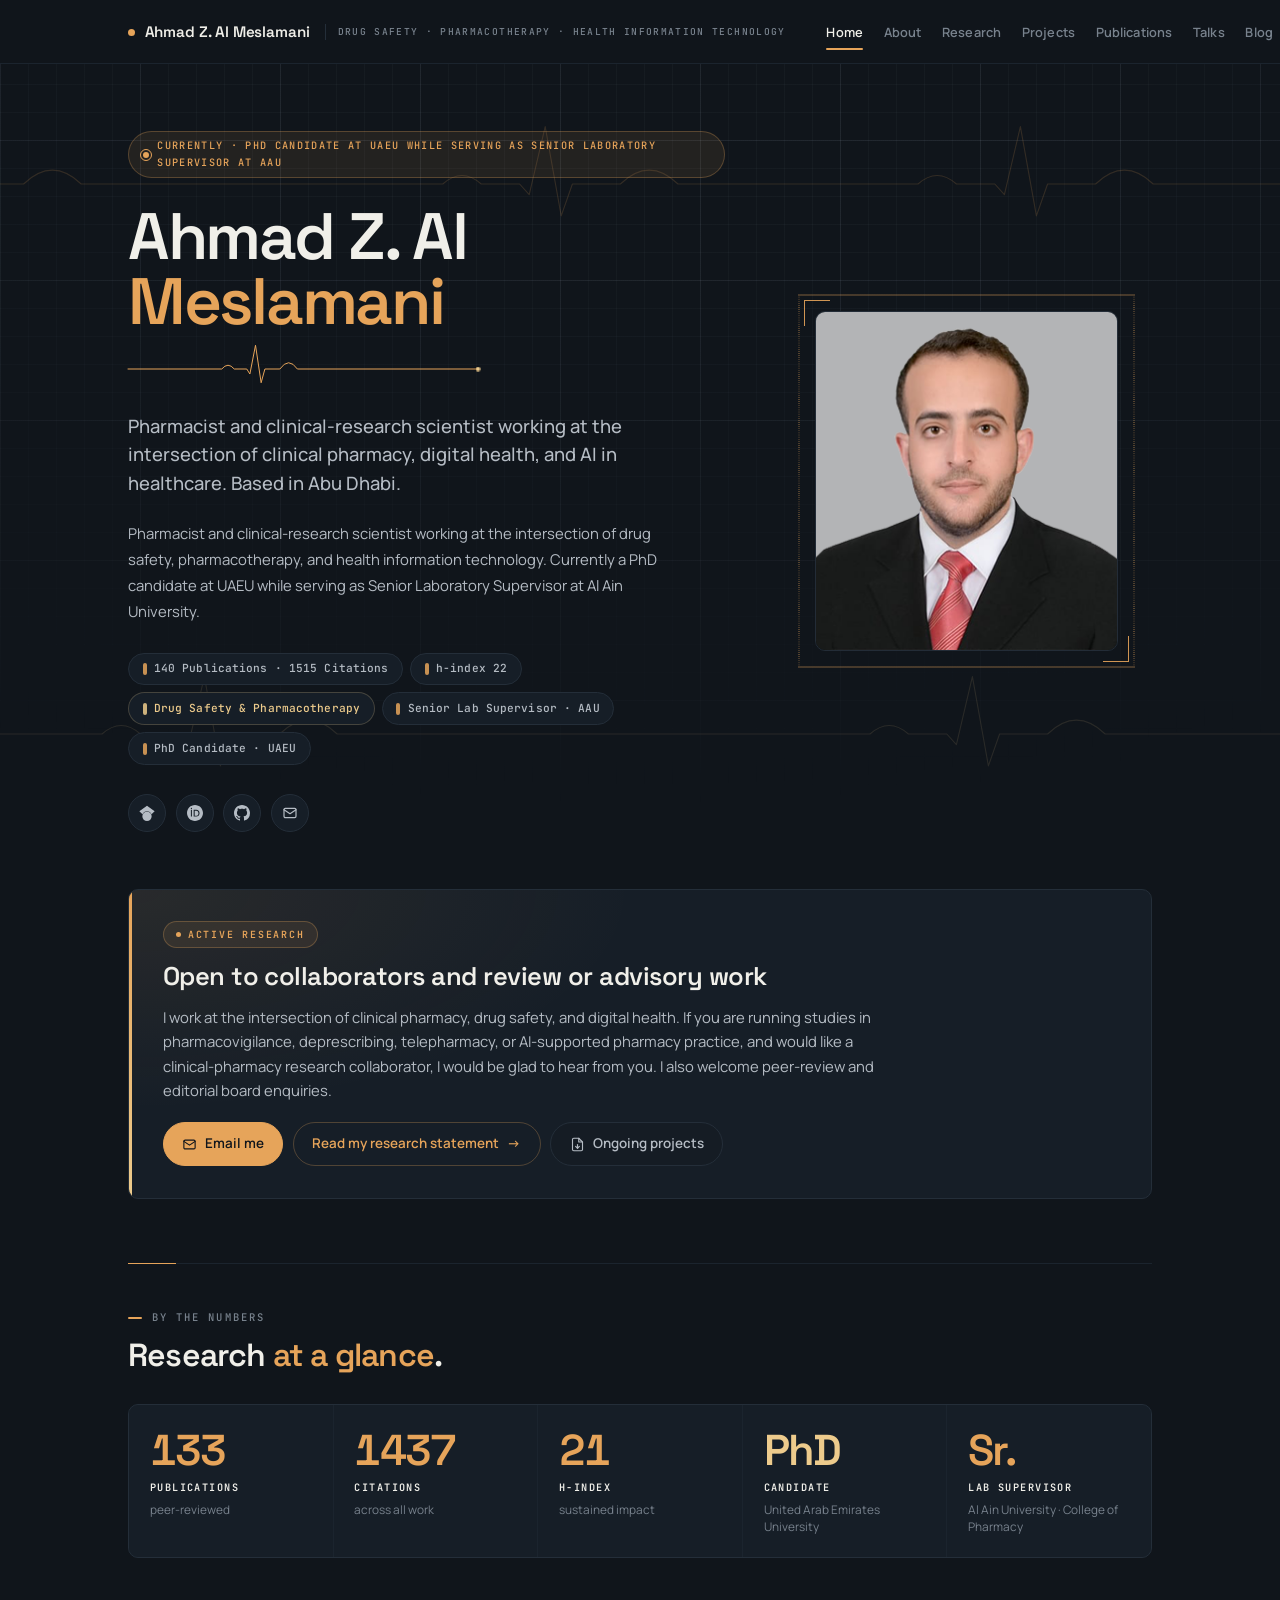
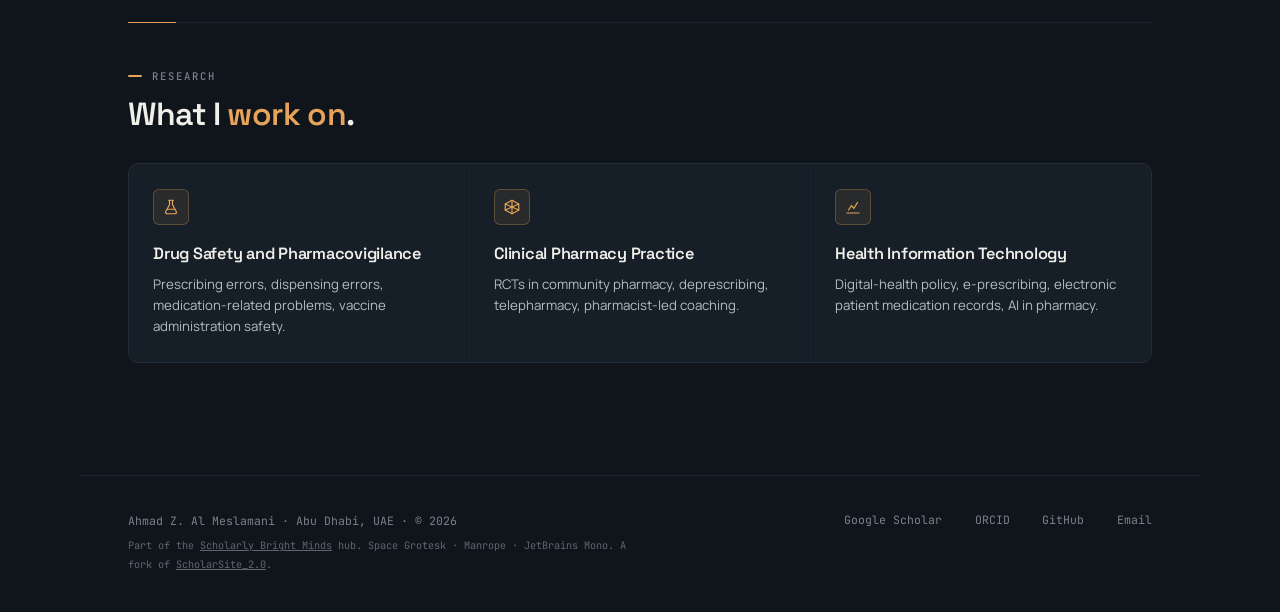
==== commit 58921b8f: "Put the name, bio and links in the page itself, not only in JavaScript The homepage served an empty " ====
--- a/index.html
+++ b/index.html
@@ -47,6 +47,7 @@
   "@type": "Person",
   "@id": "https://scholarlybrightminds.github.io/ahmadalmeslamani/#person",
   "name": "Ahmad Z. Al Meslamani",
+  "alternateName": ["Ahmad Ziad Al Meslamani", "Ahmad Al Meslamani", "Al Meslamani AZ"],
   "givenName": "Ahmad",
   "familyName": "Al Meslamani",
   "image": {
@@ -62,6 +63,8 @@
     "https://scholar.google.com/citations?user=usUecnoAAAAJ&hl=en",
     "https://orcid.org/0000-0002-8370-9562",
     "https://openalex.org/A5056443210",
+    "https://aau.ac.ae/en/staff/ahmad-al-meslamani",
+    "https://www.researchgate.net/profile/Ahmad-Z-Al-Meslamani",
     "https://github.com/ScholarlyBrightMinds"
   ],
   "jobTitle": "Senior Laboratory Supervisor",
@@ -196,7 +199,19 @@
 </div>
 
 <!-- Nav rendered by scripts.js based on config -->
-<nav class="nav" data-page="home"></nav>
+<nav class="nav" data-page="home"><a href="index.html" class="brand">
+                <span class="brand-dot"></span>
+                Ahmad Z. Al Meslamani
+                <span class="brand-meta">Drug Safety · Pharmacotherapy · Health Information Technology</span>
+            </a>
+            <div class="nav-right">
+                <div class="hamburger" aria-label="Menu"><div class="bar"></div><div class="bar"></div><div class="bar"></div></div>
+                <div class="nav-menu"><a href="index.html" class="nav-item active">Home</a><a href="about.html" class="nav-item ">About</a><a href="research.html" class="nav-item ">Research</a><a href="projects.html" class="nav-item ">Projects</a><a href="publications.html" class="nav-item ">Publications</a><a href="talks.html" class="nav-item ">Talks</a><a href="blog.html" class="nav-item ">Blog</a><a href="contact.html" class="nav-item ">Contact</a></div>
+                <button class="theme-toggle" id="themeToggle" aria-label="Toggle theme" title="Toggle day/night">
+                    <span class="icon-sun"><svg viewBox="0 0 24 24" fill="none" stroke="currentColor" stroke-width="1.8" stroke-linecap="round" stroke-linejoin="round"><circle cx="12" cy="12" r="4"></circle><path d="M12 2v2M12 20v2M4.93 4.93l1.41 1.41M17.66 17.66l1.41 1.41M2 12h2M20 12h2M4.93 19.07l1.41-1.41M17.66 6.34l1.41-1.41"></path></svg></span>
+                    <span class="icon-moon"><svg viewBox="0 0 24 24" fill="none" stroke="currentColor" stroke-width="1.8" stroke-linecap="round" stroke-linejoin="round"><path d="M21 12.79A9 9 0 1 1 11.21 3 7 7 0 0 0 21 12.79z"></path></svg></span>
+                </button>
+            </div></nav>
 
 <main>
     <!-- ═══ HERO ═══ -->
@@ -206,25 +221,41 @@
                 <span class="live-dot"></span>
                 <span data-bind="statusText">Currently · exploring</span>
             </span>
-            <h1 data-bind="heading"></h1>
+            <h1 data-bind="heading">Ahmad Z. Al <br><em>Meslamani</em></h1>
             <div class="hero-vital" aria-hidden="true">
                 <svg viewBox="0 0 566 64" preserveAspectRatio="xMinYMid meet">
                     <path class="hero-vital-path" d="M0,32 h150 q10,-12 20,0 h20 l5,8 l9,-46 l9,60 l6,-22 h24 q14,-20 28,0 h289"/>
                     <circle class="hero-vital-dot" cx="560" cy="32" r="3.5"/>
                 </svg>
             </div>
-            <p class="hero-tagline" data-bind="tagline"></p>
-            <p class="hero-bio" data-bind="bio"></p>
-            <div class="chips" data-bind="chips"></div>
-            <div class="social-links" data-bind="social"></div>
+            <p class="hero-tagline" data-bind="tagline">Pharmacist and clinical-research scientist working at the intersection of clinical pharmacy, digital health, and AI in healthcare. Based in Abu Dhabi.</p>
+            <p class="hero-bio" data-bind="bio">Pharmacist and clinical-research scientist working at the intersection of drug safety, pharmacotherapy, and health information technology. Currently a PhD candidate at UAEU while serving as Senior Laboratory Supervisor at Al Ain University.</p>
+            <div class="chips" data-bind="chips"><span class="chip"><span class="dot"></span>140 Publications · 1515 Citations</span><span class="chip"><span class="dot"></span>h-index 22</span><span class="chip gold"><span class="dot"></span>Drug Safety &amp; Pharmacotherapy</span><span class="chip"><span class="dot"></span>Senior Lab Supervisor · AAU</span><span class="chip"><span class="dot"></span>PhD Candidate · UAEU</span></div>
+            <div class="social-links" data-bind="social"><a href="https://scholar.google.com/citations?user=usUecnoAAAAJ&amp;hl=en" class="social-icon" target="_blank" rel="noopener" aria-label="Google Scholar" title="Google Scholar"><svg viewBox="0 0 24 24" fill="currentColor"><path d="M5.242 13.769L.5 9.5 12 1l11.5 8.5-4.742 4.269C17.548 11.249 14.978 9.5 12 9.5s-5.548 1.749-6.758 4.269zM12 10a7 7 0 1 0 0 14 7 7 0 0 0 0-14z"></path></svg></a><a href="https://orcid.org/0000-0002-8370-9562" class="social-icon" target="_blank" rel="noopener" aria-label="ORCID" title="ORCID"><svg viewBox="0 0 24 24" fill="currentColor"><path d="M12 0C5.372 0 0 5.372 0 12s5.372 12 12 12 12-5.372 12-12S18.628 0 12 0zM7.369 17.353H5.844V7.08h1.525v10.273zM6.605 6.15a.925.925 0 1 1 0-1.85.925.925 0 0 1 0 1.85zm12.191 6.235c0 2.93-2.032 4.968-4.93 4.968h-3.87V7.08h3.87c2.898 0 4.93 2.068 4.93 5.305zm-1.56 0c0-2.037-1.214-3.913-3.37-3.913H11.52v7.827h2.346c2.156 0 3.37-1.876 3.37-3.914z"></path></svg></a><a href="https://github.com/ScholarlyBrightMinds" class="social-icon" target="_blank" rel="noopener" aria-label="GitHub" title="GitHub"><svg viewBox="0 0 24 24" fill="currentColor"><path d="M12 0C5.37 0 0 5.37 0 12c0 5.31 3.435 9.795 8.205 11.385.6.105.825-.255.825-.57 0-.285-.015-1.23-.015-2.235-3.015.555-3.795-.735-4.035-1.41-.135-.345-.72-1.41-1.23-1.695-.42-.225-1.02-.78-.015-.795.945-.015 1.62.87 1.845 1.23 1.08 1.815 2.805 1.305 3.495.99.105-.78.42-1.305.765-1.605-2.67-.3-5.46-1.335-5.46-5.925 0-1.305.465-2.385 1.23-3.225-.12-.3-.54-1.53.12-3.18 0 0 1.005-.315 3.3 1.23.96-.27 1.98-.405 3-.405s2.04.135 3 .405c2.295-1.56 3.3-1.23 3.3-1.23.66 1.65.24 2.88.12 3.18.765.84 1.23 1.905 1.23 3.225 0 4.605-2.805 5.625-5.475 5.925.435.375.81 1.095.81 2.22 0 1.605-.015 2.895-.015 3.3 0 .315.225.69.825.57A12.02 12.02 0 0 0 24 12c0-6.63-5.37-12-12-12z"></path></svg></a><a href="mailto:Ahmad.almeslamani@aau.ac.ae" class="social-icon" target="_blank" rel="noopener" aria-label="Email" title="Email"><svg viewBox="0 0 24 24" fill="none" stroke="currentColor" stroke-width="1.8" stroke-linecap="round" stroke-linejoin="round"><rect x="3" y="5" width="18" height="14" rx="2"></rect><path d="M3 7l9 6 9-6"></path></svg></a></div>
         </div>
         <div class="hero-image">
-            <img data-bind="photo" alt="Ahmad Z. Al Meslamani, drug safety and pharmacotherapy scientist" width="340" height="340" fetchpriority="high">
+            <img data-bind="photo" src="images/profile.png" alt="Ahmad Z. Al Meslamani, drug safety and pharmacotherapy scientist" width="340" height="340" fetchpriority="high">
         </div>
     </section>
 
     <!-- ═══ COLLABORATION CTA ═══ -->
-    <aside class="hero-aside" data-bind="phdCTA"></aside>
+    <aside class="hero-aside" data-bind="phdCTA"><div class="phd-cta-inner">
+                    <span class="phd-cta-ribbon">Active research</span>
+                    <h3 class="phd-cta-title">Open to collaborators and review or advisory work</h3>
+                    <p class="phd-cta-body">I work at the intersection of clinical pharmacy, drug safety, and digital health. If you are running studies in pharmacovigilance, deprescribing, telepharmacy, or AI-supported pharmacy practice, and would like a clinical-pharmacy research collaborator, I would be glad to hear from you. I also welcome peer-review and editorial board enquiries.</p>
+                    <div class="phd-cta-actions">
+                        <a class="phd-cta-btn phd-cta-btn--primary" href="mailto:Ahmad.almeslamani@aau.ac.ae?subject=Research%20collaboration&amp;body=Dear%20Dr%20Al%20Meslamani%2C%0A%0AI%20wanted%20to%20discuss%20a%20potential%20research%20collaboration.%0A%0A">
+                            <svg viewBox="0 0 24 24" fill="none" stroke="currentColor" stroke-width="1.8" stroke-linecap="round" stroke-linejoin="round"><rect x="3" y="5" width="18" height="14" rx="2"></rect><path d="M3 7l9 6 9-6"></path></svg><span>Email me</span>
+                        </a>
+                        <a class="phd-cta-btn phd-cta-btn--secondary" href="research.html">
+                            <span>Read my research statement</span>
+                            <span class="phd-cta-arrow" aria-hidden="true">→</span>
+                        </a>
+                        <a class="phd-cta-btn phd-cta-btn--tertiary" href="projects.html">
+                            <svg viewBox="0 0 24 24" fill="none" stroke="currentColor" stroke-width="1.8" stroke-linecap="round" stroke-linejoin="round"><path d="M14 2H6a2 2 0 0 0-2 2v16a2 2 0 0 0 2 2h12a2 2 0 0 0 2-2V8z"></path><polyline points="14 2 14 8 20 8"></polyline><line x1="12" y1="18" x2="12" y2="12"></line><polyline points="9 15 12 18 15 15"></polyline></svg><span>Ongoing projects</span>
+                        </a>
+                    </div>
+                </div></aside>
 
     <hr class="rule">
 
@@ -232,7 +263,35 @@
     <section class="impact-stats-section reveal">
         <p class="sec-kicker">By the numbers</p>
         <h2 class="sec-title">Research <em>at a glance</em>.</h2>
-        <div class="impact-stats" data-bind="impactStats"></div>
+        <div class="impact-stats" data-bind="impactStats"><div class="impact-tile">
+                    <div class="impact-num">140</div>
+                    <div class="impact-label">Publications</div>
+                    <div class="impact-sub">peer-reviewed</div>
+                </div>
+            
+                <div class="impact-tile">
+                    <div class="impact-num">1515</div>
+                    <div class="impact-label">Citations</div>
+                    <div class="impact-sub">across all work</div>
+                </div>
+            
+                <div class="impact-tile">
+                    <div class="impact-num">22</div>
+                    <div class="impact-label">h-index</div>
+                    <div class="impact-sub">sustained impact</div>
+                </div>
+            
+                <div class="impact-tile impact-tile--gold">
+                    <div class="impact-num">PhD</div>
+                    <div class="impact-label">Candidate</div>
+                    <div class="impact-sub">United Arab Emirates University</div>
+                </div>
+            
+                <div class="impact-tile">
+                    <div class="impact-num">Sr.</div>
+                    <div class="impact-label">Lab Supervisor</div>
+                    <div class="impact-sub">Al Ain University · College of Pharmacy</div>
+                </div></div>
     </section>
 
     <hr class="rule">
@@ -241,11 +300,33 @@
     <section class="reveal">
         <p class="sec-kicker">Research</p>
         <h2 class="sec-title">What I <em>work on</em>.</h2>
-        <div class="home-pillars" data-bind="pillars"></div>
+        <div class="home-pillars" data-bind="pillars"><div class="hp-card">
+                    <div class="hp-icon"><svg viewBox="0 0 24 24" fill="none" stroke="currentColor" stroke-width="1.6" stroke-linecap="round" stroke-linejoin="round"><path d="M9 3h6M10 3v6l-5 9a2 2 0 0 0 2 3h10a2 2 0 0 0 2-3l-5-9V3"></path><line x1="7" y1="15" x2="17" y2="15"></line></svg></div>
+                    <h3 class="hp-title">Drug Safety and Pharmacovigilance</h3>
+                    <p class="hp-desc">Prescribing errors, dispensing errors, medication-related problems, vaccine administration safety.</p>
+                </div>
+            
+                <div class="hp-card">
+                    <div class="hp-icon"><svg viewBox="0 0 24 24" fill="none" stroke="currentColor" stroke-width="1.6" stroke-linecap="round" stroke-linejoin="round"><polygon points="12,3 21,8 21,16 12,21 3,16 3,8"></polygon><line x1="12" y1="3" x2="12" y2="21"></line><line x1="3" y1="8" x2="21" y2="16"></line><line x1="21" y1="8" x2="3" y2="16"></line></svg></div>
+                    <h3 class="hp-title">Clinical Pharmacy Practice</h3>
+                    <p class="hp-desc">RCTs in community pharmacy, deprescribing, telepharmacy, pharmacist-led coaching.</p>
+                </div>
+            
+                <div class="hp-card">
+                    <div class="hp-icon"><svg viewBox="0 0 24 24" fill="none" stroke="currentColor" stroke-width="1.6" stroke-linecap="round" stroke-linejoin="round"><line x1="4" y1="20" x2="20" y2="20"></line><path d="M6 16l4-6 3 4 5-8"></path></svg></div>
+                    <h3 class="hp-title">Health Information Technology</h3>
+                    <p class="hp-desc">Digital-health policy, e-prescribing, electronic patient medication records, AI in pharmacy.</p>
+                </div></div>
     </section>
 </main>
 
-<footer data-bind="footer"></footer>
+<footer data-bind="footer"><div class="footer-left">
+                <div>Ahmad Z. Al Meslamani · Abu Dhabi, UAE · © 2026</div>
+                <div class="colophon">
+                    Part of the <a href="https://scholarlybrightminds.github.io/">Scholarly Bright Minds</a> hub. Space Grotesk · Manrope · JetBrains Mono. A fork of <a href="https://github.com/muhammedrashidx/ScholarSite_2.0" target="_blank" rel="noopener">ScholarSite_2.0</a>.
+                </div>
+            </div>
+            <div class="footer-links"><a href="https://scholar.google.com/citations?user=usUecnoAAAAJ&amp;hl=en" target="_blank" rel="noopener">Google Scholar</a><a href="https://orcid.org/0000-0002-8370-9562" target="_blank" rel="noopener">ORCID</a><a href="https://github.com/ScholarlyBrightMinds" target="_blank" rel="noopener">GitHub</a><a href="mailto:Ahmad.almeslamani@aau.ac.ae" target="_blank" rel="noopener">Email</a></div></footer>
 
 <script src="scripts.js"></script>
 <script src="pulse.js"></script>
--- a/styles.css
+++ b/styles.css
@@ -441,7 +441,45 @@
     max-width: 320px;
     margin: 0 auto;
     justify-self: end;
-}
+    /* Electrophoresis frame: the border-image slice geometry turns the
+       left and right edges into banded gel lanes while top and bottom
+       stay solid rails (side slices sample the band zone of the
+       gradient, top and bottom slices sample the rails). --sig lifts
+       the middle band out of the noise: signal detection as ambient
+       motion, wired to the animation list further down. Static bands
+       are the base state for reduced motion. Site-wide freeze:
+       --sbm-anim: paused on :root. */
+    --gel-rail: color-mix(in srgb, var(--accent) 26%, transparent);
+    --gel-band: color-mix(in srgb, var(--accent) 34%, transparent);
+    --gel-sig: color-mix(in srgb, var(--accent) calc(34% + var(--sig, 0) * 56%), transparent);
+    border: 1px solid transparent;
+    border-image-source: linear-gradient(to bottom,
+        var(--gel-rail) 0 34%,
+        transparent 34% 36.8%,
+        var(--gel-band) 36.8% 39.2%,
+        transparent 39.2% 42.8%,
+        var(--gel-band) 42.8% 45.2%,
+        transparent 45.2% 48.8%,
+        var(--gel-sig) 48.8% 51.2%,
+        transparent 51.2% 54.8%,
+        var(--gel-band) 54.8% 57.2%,
+        transparent 57.2% 60.8%,
+        var(--gel-band) 60.8% 63.2%,
+        transparent 63.2% 66%,
+        var(--gel-rail) 66% 100%);
+    border-image-slice: 34%;
+    border-image-width: 2px;
+    border-image-outset: 16px;
+    border-image-repeat: round;
+}
+@property --sig {
+    syntax: "<number>";
+    initial-value: 0;
+    inherits: false;
+}
+/* Charge and release: hovering the portrait extends the brackets into a
+   full clinical frame in half a second; letting go decays them back
+   over two, like an elimination half-life. */
 .hero-image::before,
 .hero-image::after {
     content: '';
@@ -449,6 +487,7 @@
     width: 26px; height: 26px;
     pointer-events: none;
     opacity: 0.9;
+    transition: width 2.2s var(--ease), height 2.2s var(--ease);
 }
 .hero-image::before {
     top: -11px; left: -11px;
@@ -459,6 +498,12 @@
     bottom: -11px; right: -11px;
     border-bottom: 1.5px solid var(--accent);
     border-right: 1.5px solid var(--accent);
+}
+.hero-image:hover::before,
+.hero-image:hover::after {
+    width: calc(100% + 22px);
+    height: calc(100% + 22px);
+    transition-duration: 0.5s;
 }
 .hero-image img {
     display: block;
@@ -471,7 +516,7 @@
     background: var(--card);
 }
 
-/* Hero chips — clean data tags */
+/* Hero chips: clean data tags */
 .chips {
     display: flex;
     flex-wrap: wrap;
@@ -703,7 +748,20 @@
     from { opacity: 0; transform: translateY(12px); }
     to   { opacity: 1; transform: translateY(0); }
 }
-.hero-image { opacity: 0; animation: fadeUp .6s var(--ease) .3s forwards; }
+/* one list: entrance + gel signal (a later lone animation declaration
+   would cancel the other) */
+.hero-image {
+    opacity: 0;
+    animation:
+        fadeUp .6s var(--ease) .3s forwards,
+        gelSignal 16s linear infinite;
+    animation-play-state: var(--sbm-anim, running);
+}
+@keyframes gelSignal {
+    0%, 20%   { --sig: 0; }
+    30%, 55%  { --sig: 1; }
+    68%, 100% { --sig: 0; }
+}
 .hero-text > * { opacity: 0; animation: fadeUp .55s var(--ease) forwards; }
 .hero-text > *:nth-child(1) { animation-delay: .08s; }
 .hero-text > *:nth-child(2) { animation-delay: .15s; }
@@ -1058,6 +1116,7 @@
     .brand-dot::after,
     .hero-status .live-dot::after { animation: none !important; display: none; }
     .hero-image, .hero-text > * { animation: none; opacity: 1; }
+    .hero-image::before, .hero-image::after { transition: none; }
     .hero-vital-path { stroke-dasharray: none; stroke-dashoffset: 0; animation: none; }
     .hero-vital-dot { opacity: 1; animation: none; }
     .reveal { opacity: 1; transform: none; transition: none; }
